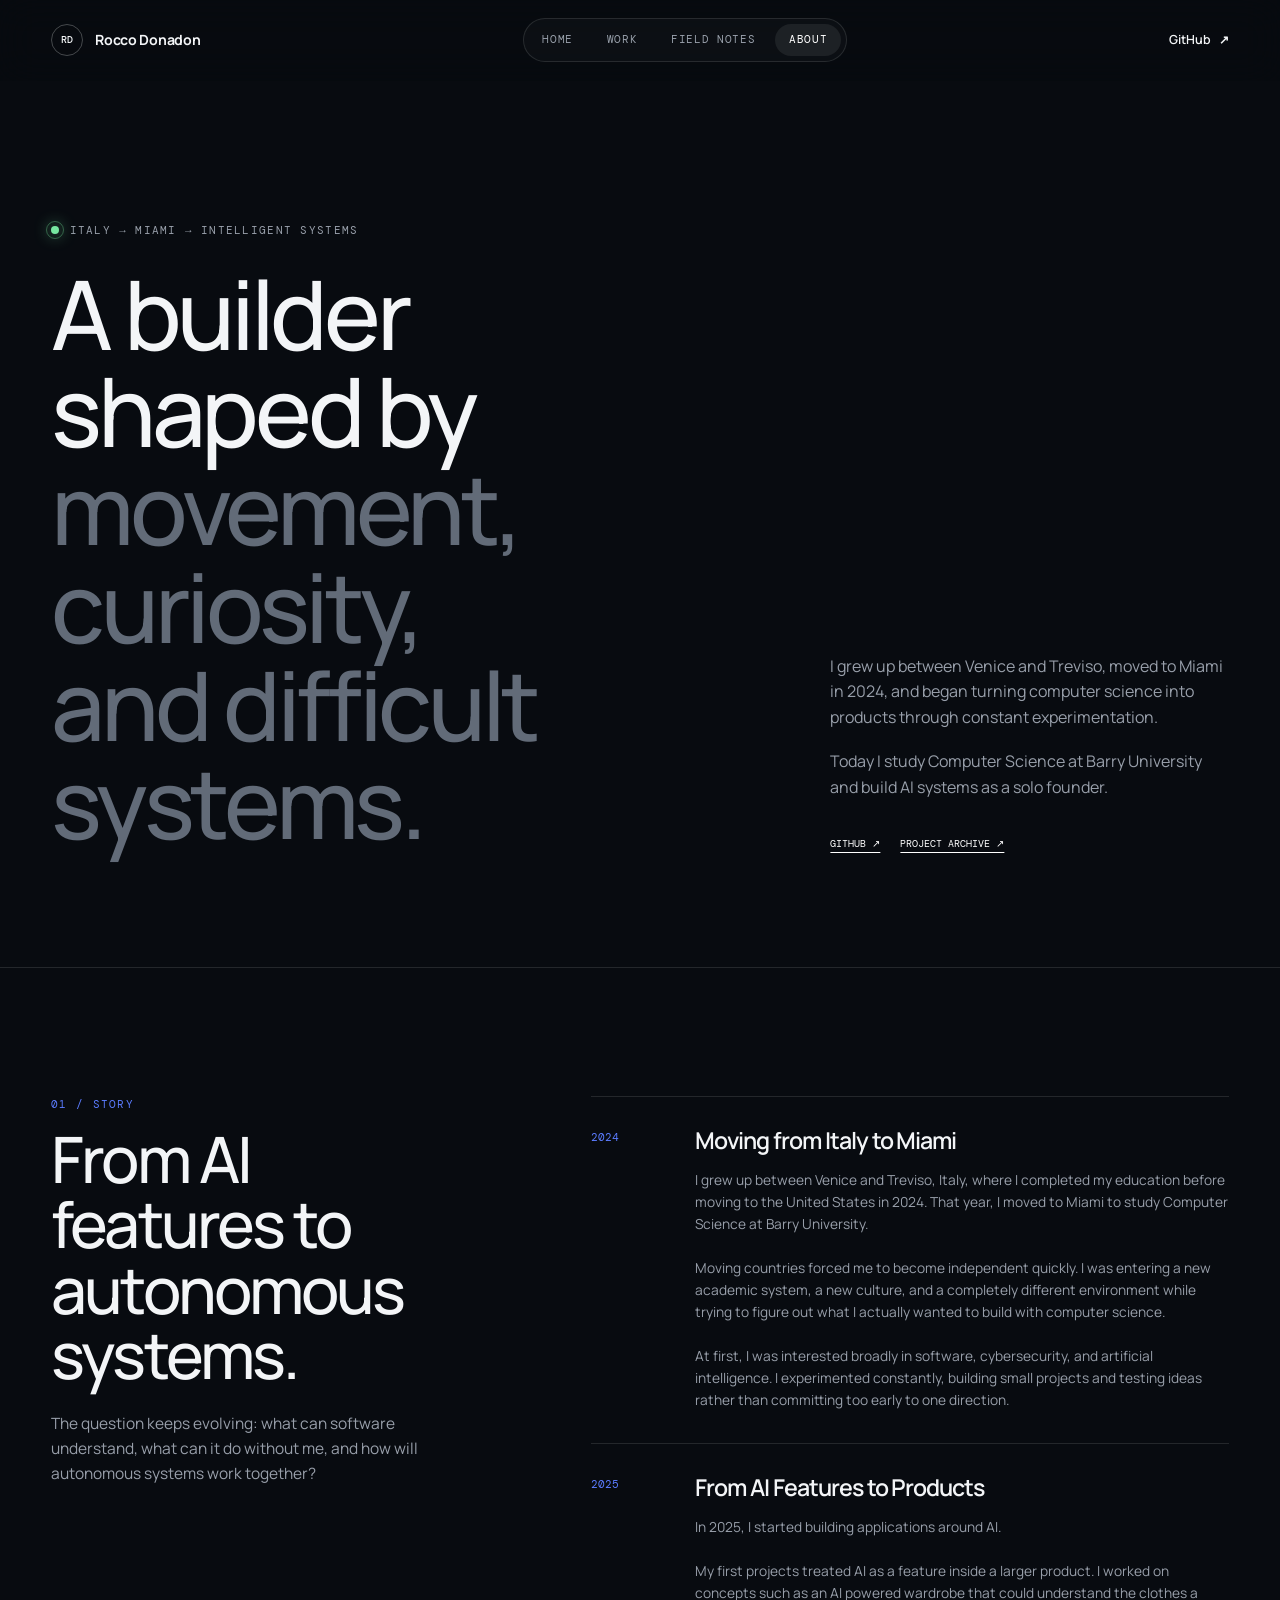
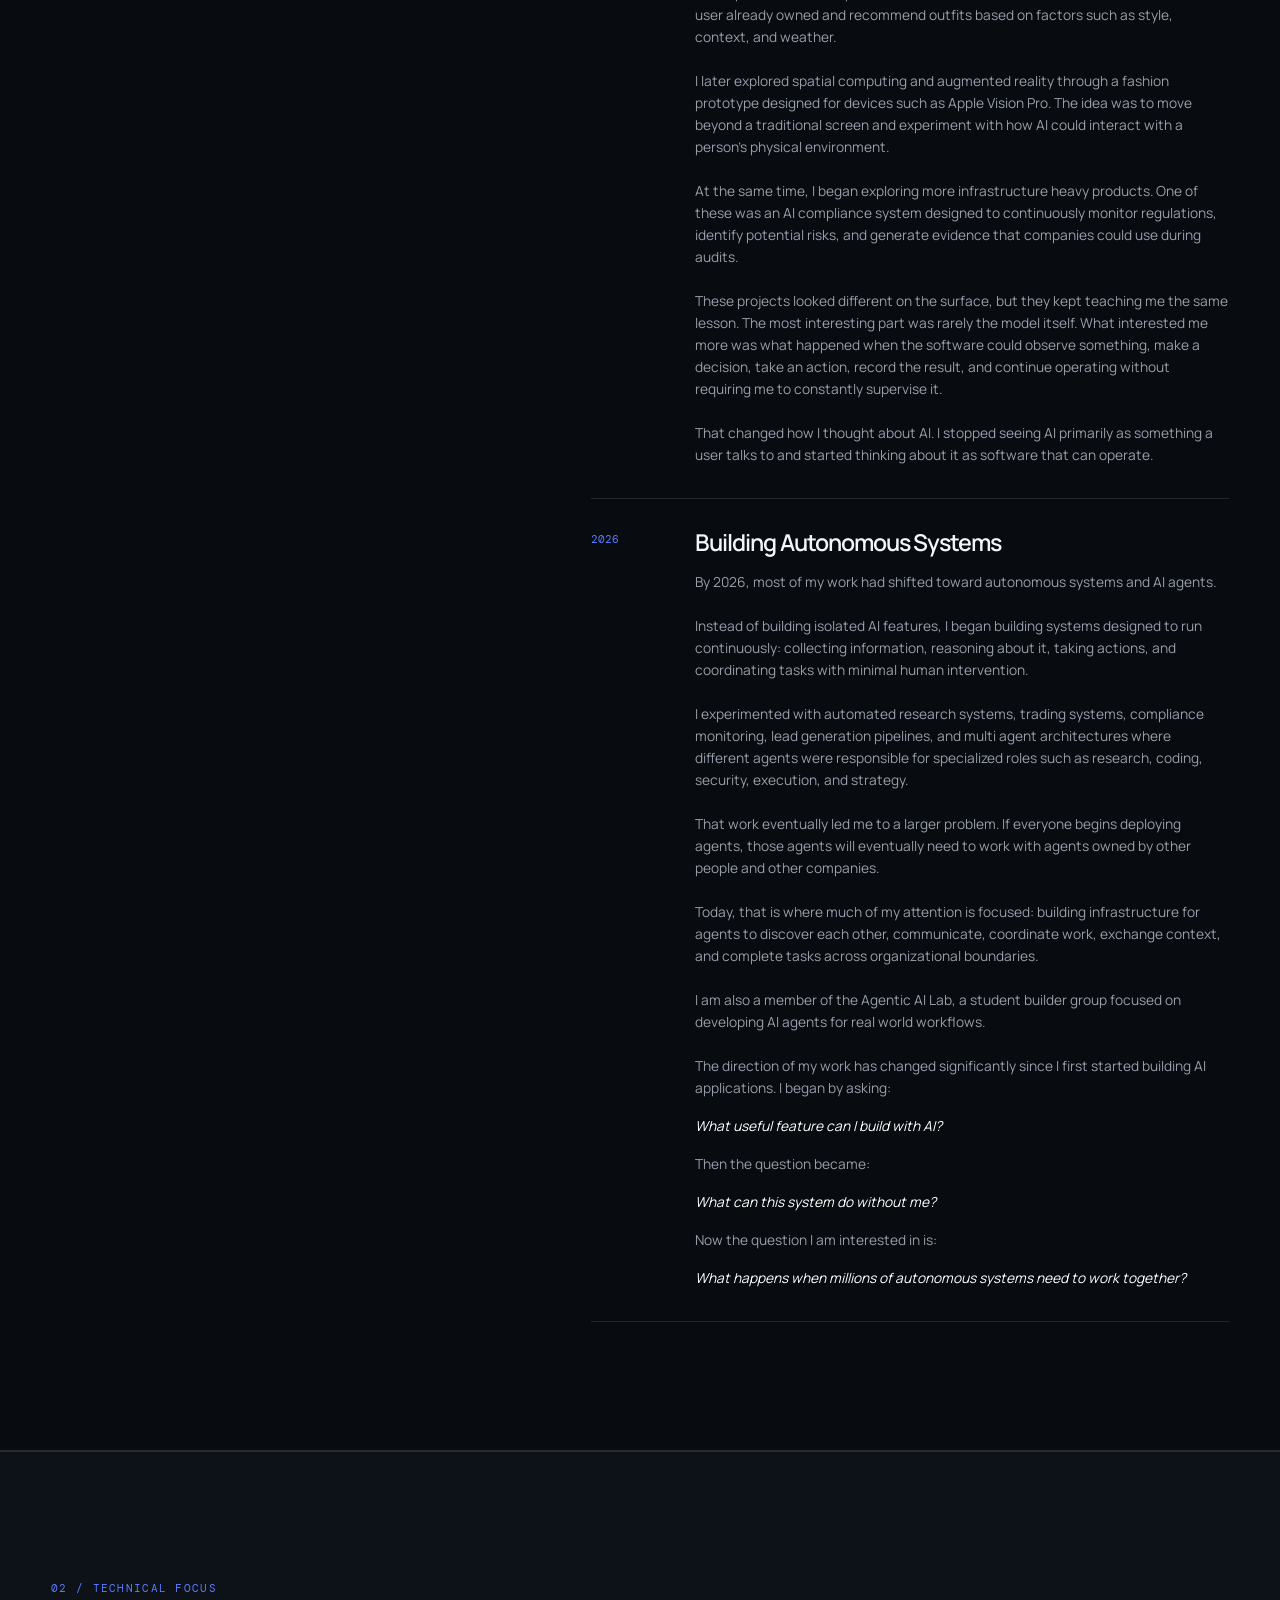
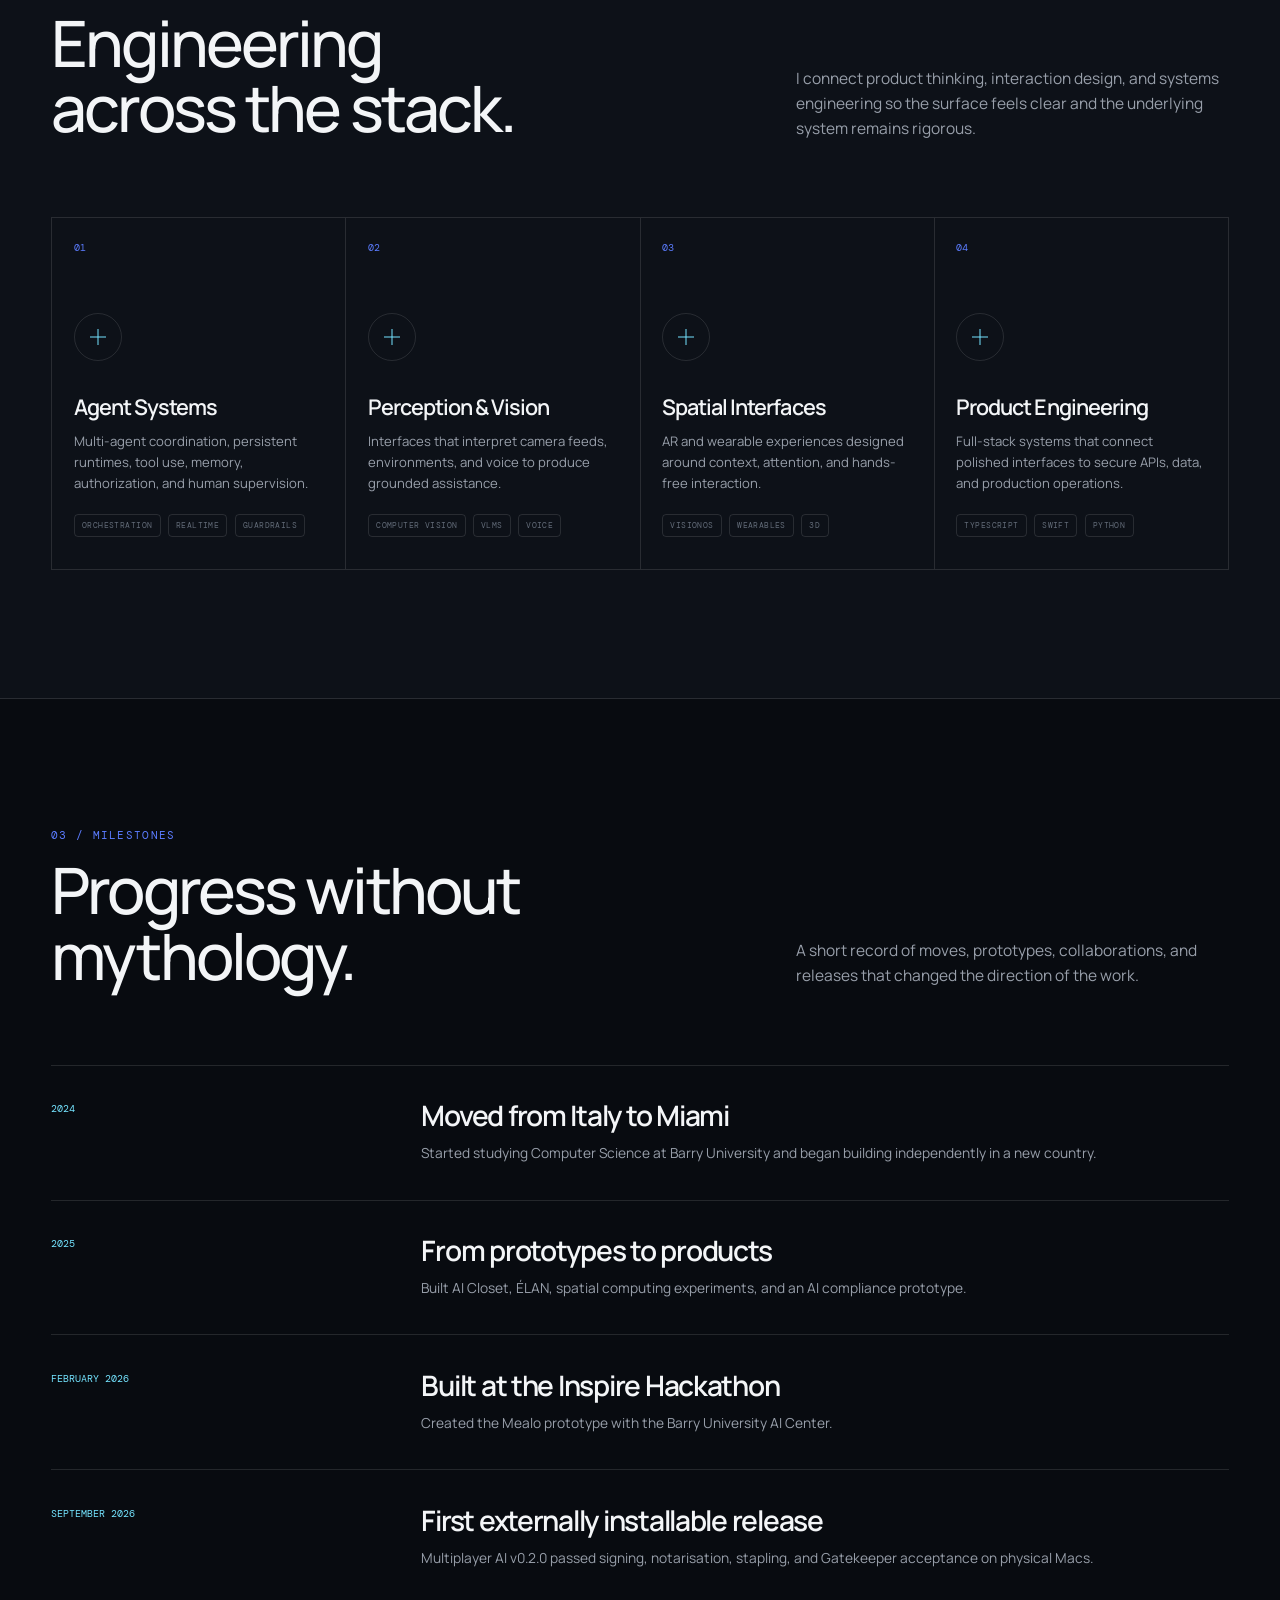
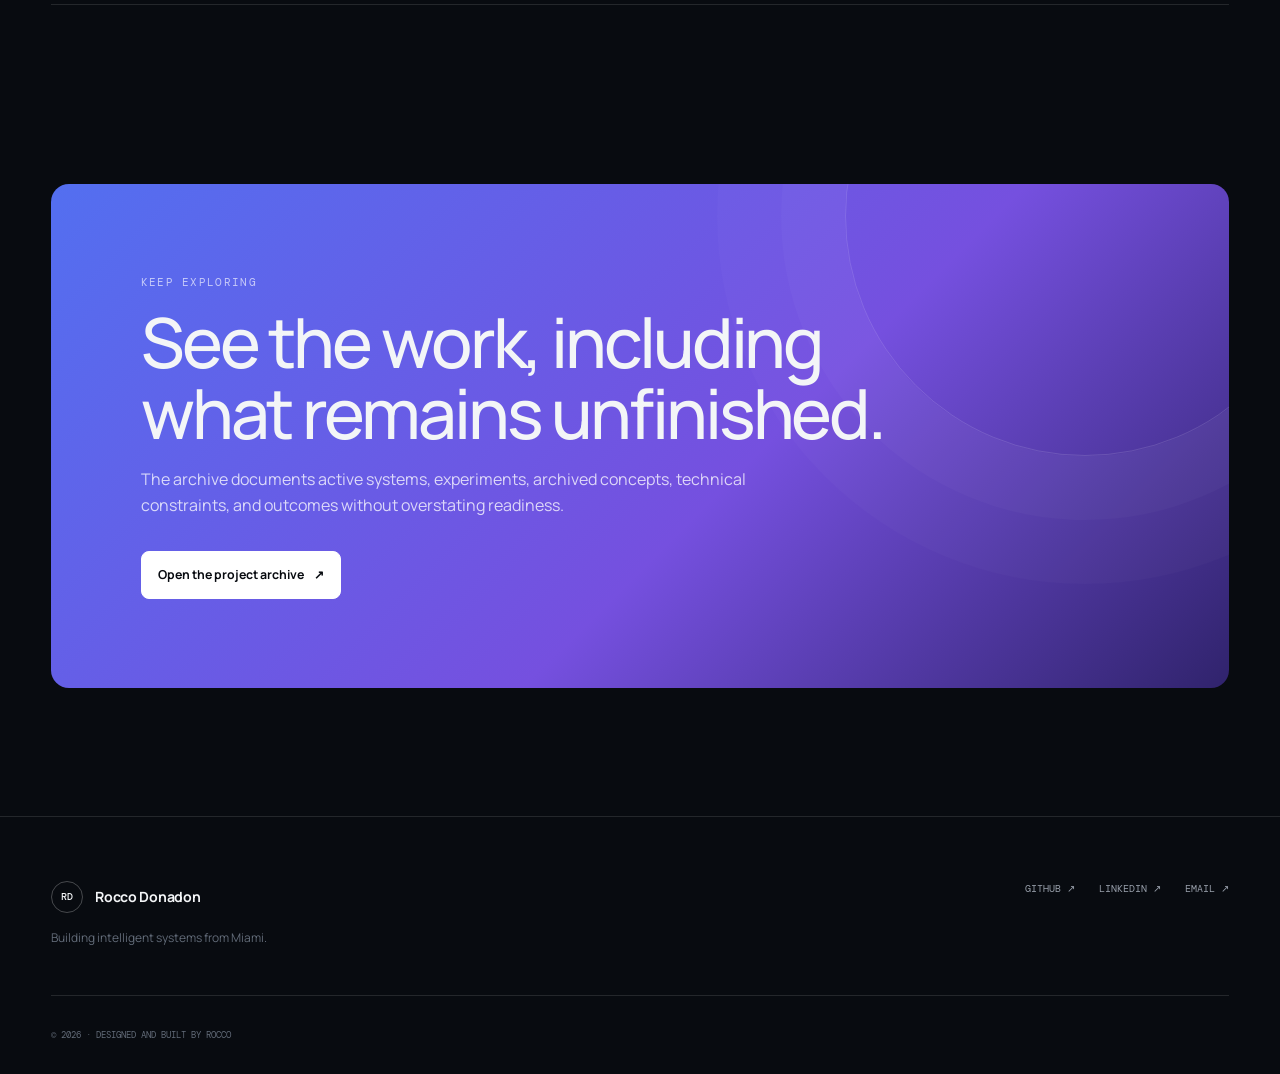
==== about.html @ 1fb05bef "Turn portfolio into a career operating record" ====
<!doctype html>
<html lang="en">
<head>
  <meta charset="utf-8">
  <meta name="viewport" content="width=device-width, initial-scale=1">
  <title>About — Rocco Donadon</title>
  <meta name="description" content="The story, trajectory, and technical focus of Rocco Donadon, a computer science student and solo founder building AI systems.">
  <meta name="theme-color" content="#080b10">
  <meta name="color-scheme" content="dark">
  <link rel="stylesheet" href="styles.css">
  <script>document.documentElement.classList.add("js");</script>
  <script src="data.js" defer></script>
  <script src="ui.js" defer></script>
  <script src="about.js" defer></script>
</head>
<body>
<a class="skip-link" href="#main">Skip to content</a>
<div class="scroll-progress" aria-hidden="true"><span id="scroll-progress"></span></div>
<div class="ambient ambient--one" aria-hidden="true"></div>
<div class="ambient ambient--two" aria-hidden="true"></div>
<div class="cursor-glow" id="cursor-glow" aria-hidden="true"></div>

<header class="site-header">
  <div class="wrap header-inner">
    <a class="wordmark" href="index.html" aria-label="Rocco Donadon, home"><span class="wordmark__mark">RD</span><span>Rocco Donadon</span></a>
    <nav class="site-nav" aria-label="Primary navigation">
      <a href="index.html">Home</a>
      <a href="work.html">Work</a>
      <a href="updates.html">Field Notes</a>
      <a href="about.html" aria-current="page">About</a>
    </nav>
    <a class="header-cta" href="https://github.com/rocks06">GitHub <span>↗</span></a>
  </div>
</header>

<main id="main">
  <section class="about-hero">
    <div class="wrap about-hero__grid">
      <div class="reveal">
        <p class="eyebrow"><span class="eyebrow__signal"></span> Italy → Miami → Intelligent systems</p>
        <h1>A builder shaped by <span>movement, curiosity, and difficult systems.</span></h1>
      </div>
      <div class="about-hero__aside reveal">
        <p>I grew up between Venice and Treviso, moved to Miami in 2024, and began turning computer science into products through constant experimentation.</p>
        <p>Today I study Computer Science at Barry University and build AI systems as a solo founder.</p>
        <div class="about-hero__links"><a href="https://github.com/rocks06">GitHub ↗</a><a href="work.html">Project archive ↗</a></div>
      </div>
    </div>
  </section>

  <section class="section about-story">
    <div class="wrap story-layout">
      <div class="story-intro reveal">
        <p class="section-kicker">01 / Story</p>
        <h2>From AI features to autonomous systems.</h2>
        <p>The question keeps evolving: what can software understand, what can it do without me, and how will autonomous systems work together?</p>
      </div>
      <div class="story-list" id="about-story-list"></div>
    </div>
  </section>

  <section class="section section--capabilities">
    <div class="wrap">
      <div class="section-heading reveal">
        <div><p class="section-kicker">02 / Technical focus</p><h2>Engineering across the stack.</h2></div>
        <p>I connect product thinking, interaction design, and systems engineering so the surface feels clear and the underlying system remains rigorous.</p>
      </div>
      <div class="capability-grid" id="about-capability-grid"></div>
    </div>
  </section>

  <section class="section about-milestones">
    <div class="wrap">
      <div class="section-heading reveal">
        <div><p class="section-kicker">03 / Milestones</p><h2>Progress without mythology.</h2></div>
        <p>A short record of moves, prototypes, collaborations, and releases that changed the direction of the work.</p>
      </div>
      <div class="career-timeline" id="about-milestone-list"></div>
    </div>
  </section>

  <section class="contact-section">
    <div class="wrap"><div class="contact-card reveal">
      <p class="section-kicker">Keep exploring</p><h2>See the work, including what remains unfinished.</h2>
      <p>The archive documents active systems, experiments, archived concepts, technical constraints, and outcomes without overstating readiness.</p>
      <a class="button button--light" href="work.html">Open the project archive <span>↗</span></a>
    </div></div>
  </section>
</main>

<footer class="site-footer"><div class="wrap footer-inner"><div><a class="wordmark" href="index.html"><span class="wordmark__mark">RD</span><span>Rocco Donadon</span></a><p>Building intelligent systems from Miami.</p></div><div class="footer-links"><a href="https://github.com/rocks06">GitHub ↗</a><a href="https://www.linkedin.com/in/rocco-donadon-19bb221ba/">LinkedIn ↗</a><a href="mailto:roccodonadon@me.com">Email ↗</a></div><p class="footer-meta">© 2026 · Designed and built by Rocco</p></div></footer>
</body>
</html>
---- styles.css ----
@import url("https://fonts.googleapis.com/css2?family=DM+Mono:wght@300;400;500&family=Manrope:wght@400;500;600;700;800&display=swap");

:root {
  --bg: #080b10;
  --bg-raised: #0d1118;
  --surface: rgba(255,255,255,.045);
  --surface-strong: rgba(255,255,255,.075);
  --text: #f3f5f7;
  --muted: #989faa;
  --dim: #626b78;
  --line: rgba(255,255,255,.115);
  --blue: #5b7cff;
  --cyan: #74e4ff;
  --violet: #9c7bff;
  --green: #77e7a0;
  --wrap: 88rem;
  --gutter: clamp(1.25rem, 4vw, 3.5rem);
  --display: "Manrope", sans-serif;
  --mono: "DM Mono", monospace;
}

*,*::before,*::after{box-sizing:border-box}
html{background:var(--bg);scroll-behavior:smooth;-webkit-text-size-adjust:100%}
body{margin:0;background:var(--bg);color:var(--text);font-family:var(--display);font-size:1rem;line-height:1.6;-webkit-font-smoothing:antialiased;overflow-x:hidden}
body::before{content:"";position:fixed;inset:0;pointer-events:none;z-index:-1;background-image:linear-gradient(rgba(255,255,255,.022) 1px,transparent 1px),linear-gradient(90deg,rgba(255,255,255,.022) 1px,transparent 1px);background-size:72px 72px;mask-image:linear-gradient(to bottom,black,transparent 86%)}
h1,h2,h3,p{margin:0} h1,h2,h3{letter-spacing:-.045em;line-height:1.02;text-wrap:balance} a{color:inherit} ul{list-style:none;margin:0;padding:0}
.wrap{width:100%;max-width:var(--wrap);margin-inline:auto;padding-inline:var(--gutter)}
::selection{color:white;background:#435fe0}
:focus-visible{outline:2px solid var(--cyan);outline-offset:4px}
.skip-link{position:fixed;left:1rem;top:-5rem;z-index:100;padding:.75rem 1rem;background:white;color:black;text-decoration:none;border-radius:8px}.skip-link:focus{top:1rem}

.scroll-progress{position:fixed;z-index:80;left:0;right:0;top:0;height:2px;background:transparent}.scroll-progress span{display:block;width:0;height:100%;background:linear-gradient(90deg,var(--blue),var(--cyan));box-shadow:0 0 12px var(--blue)}
.ambient{position:fixed;width:42rem;height:42rem;border-radius:50%;filter:blur(120px);opacity:.1;pointer-events:none;z-index:-2}.ambient--one{right:-20rem;top:-14rem;background:var(--blue)}.ambient--two{left:-25rem;top:45%;background:var(--violet)}
.cursor-glow{position:fixed;width:24rem;height:24rem;border-radius:50%;background:radial-gradient(circle,rgba(91,124,255,.085),transparent 68%);transform:translate(-50%,-50%);pointer-events:none;z-index:-1;opacity:0;transition:opacity .3s}

.site-header{position:sticky;top:0;z-index:50;border-bottom:1px solid transparent;background:rgba(8,11,16,.74);backdrop-filter:blur(18px);transition:border-color .25s}.site-header.is-scrolled{border-color:var(--line)}
.header-inner{height:5rem;display:flex;align-items:center;justify-content:space-between;gap:2rem}
.wordmark{display:inline-flex;align-items:center;gap:.75rem;font-size:.88rem;font-weight:700;text-decoration:none;letter-spacing:-.02em;white-space:nowrap}.wordmark__mark{display:grid;place-items:center;width:2rem;height:2rem;border:1px solid rgba(255,255,255,.25);border-radius:50%;font-family:var(--mono);font-size:.62rem;font-weight:500;transition:.3s}.wordmark:hover .wordmark__mark{background:white;color:var(--bg);transform:rotate(-8deg)}
.site-nav{display:flex;align-items:center;gap:.35rem;padding:.28rem;border:1px solid var(--line);border-radius:100px;background:rgba(255,255,255,.025)}.site-nav a{position:relative;padding:.48rem .88rem;border-radius:100px;color:var(--muted);font-family:var(--mono);font-size:.68rem;text-decoration:none;text-transform:uppercase;letter-spacing:.06em;transition:.2s}.site-nav a:hover,.site-nav a[aria-current]{color:white;background:var(--surface-strong)}
.header-cta{font-size:.78rem;font-weight:600;text-decoration:none}.header-cta span,.text-link span{display:inline-block;margin-left:.3rem;transition:transform .2s}.header-cta:hover span,.text-link:hover span{transform:translate(3px,-3px)}

.hero{position:relative;padding:clamp(5rem,10vw,9.5rem) 0 0}.hero__grid{display:grid;grid-template-columns:minmax(0,1.16fr) minmax(25rem,.84fr);gap:clamp(3rem,7vw,8rem);align-items:center}.hero__copy{max-width:49rem}.eyebrow,.section-kicker{font-family:var(--mono);font-size:.67rem;text-transform:uppercase;letter-spacing:.12em;color:var(--muted)}.eyebrow{display:flex;align-items:center;gap:.65rem;margin-bottom:1.6rem}.eyebrow__signal{position:relative;width:.5rem;height:.5rem;border-radius:50%;background:var(--green);box-shadow:0 0 16px var(--green)}.eyebrow__signal::after{content:"";position:absolute;inset:-5px;border:1px solid var(--green);border-radius:50%;opacity:.35;animation:pulse-ring 2.4s ease-out infinite}
.hero__title{max-width:55rem;font-size:clamp(3.35rem,6.8vw,7.3rem);font-weight:600;line-height:.94}.hero__title span,.page-hero h1 span{color:var(--dim)}
.hero__intro{max-width:43rem;display:grid;gap:.55rem;margin-top:2rem;color:var(--muted);font-size:clamp(1rem,1.4vw,1.16rem);line-height:1.62}.hero__actions{display:flex;align-items:center;gap:.85rem;margin-top:2.2rem;flex-wrap:wrap}
.button{display:inline-flex;align-items:center;justify-content:center;gap:.65rem;min-height:3rem;padding:.72rem 1rem;border:1px solid var(--line);border-radius:8px;font-size:.77rem;font-weight:700;text-decoration:none;transition:transform .2s,background .2s,border-color .2s}.button:hover{transform:translateY(-2px)}.button--primary{background:var(--text);color:var(--bg);border-color:var(--text)}.button--primary:hover{background:var(--cyan);border-color:var(--cyan)}.button--quiet:hover{background:var(--surface-strong);border-color:rgba(255,255,255,.25)}.button--light{margin-top:2rem;color:var(--bg);background:white;border-color:white}.button--light:hover{background:#dfe4ff}

.system-card{position:relative;min-height:37rem;border:1px solid var(--line);border-radius:18px;background:linear-gradient(145deg,rgba(255,255,255,.06),rgba(255,255,255,.015));box-shadow:0 30px 100px rgba(0,0,0,.35);overflow:hidden;transform-style:preserve-3d;transition:transform .15s ease-out}.system-card::before{content:"";position:absolute;inset:0;background:linear-gradient(115deg,transparent 30%,rgba(255,255,255,.055),transparent 70%);transform:translateX(-100%);animation:sheen 8s ease-in-out infinite}.system-card__top{display:flex;justify-content:space-between;position:relative;z-index:2;padding:1rem 1.2rem;border-bottom:1px solid var(--line);font-family:var(--mono);font-size:.6rem;text-transform:uppercase;letter-spacing:.1em;color:var(--muted)}.system-card__live{display:flex;align-items:center;gap:.4rem;color:var(--green)}.system-card__live i{width:5px;height:5px;border-radius:50%;background:currentColor;box-shadow:0 0 10px currentColor}
.system-map{position:relative;height:25rem;overflow:hidden;background:radial-gradient(circle at center,rgba(91,124,255,.11),transparent 42%)}.system-map::before{content:"";position:absolute;inset:0;background-image:radial-gradient(rgba(255,255,255,.25) .7px,transparent .7px);background-size:18px 18px;opacity:.16}.system-map__orbit{position:absolute;left:50%;top:50%;border:1px solid rgba(255,255,255,.08);border-radius:50%;transform:translate(-50%,-50%)}.system-map__orbit--one{width:13rem;height:13rem}.system-map__orbit--two{width:22rem;height:22rem;border-style:dashed;animation:spin 35s linear infinite}
.system-lines{position:absolute;inset:0;width:100%;height:100%}.system-lines path{fill:none;stroke:rgba(116,228,255,.23);stroke-width:1;stroke-dasharray:4 8;animation:dash 24s linear infinite}
.system-node{position:absolute;z-index:2;display:flex;align-items:center;gap:.5rem;padding:.45rem .65rem;border:1px solid var(--line);border-radius:7px;background:rgba(13,17,24,.88);box-shadow:0 8px 30px rgba(0,0,0,.25);font-family:var(--mono);font-size:.58rem;text-transform:uppercase;letter-spacing:.05em;color:#c5cbd4}.system-node i{width:5px;height:5px;border-radius:50%;background:var(--cyan);box-shadow:0 0 8px var(--cyan)}.system-node--core{left:50%;top:50%;width:5.5rem;height:5.5rem;flex-direction:column;justify-content:center;transform:translate(-50%,-50%);border-radius:50%;background:linear-gradient(145deg,#2941a1,#101b4a);border-color:rgba(116,228,255,.35);box-shadow:0 0 55px rgba(91,124,255,.32)}.system-node--core span{font-size:1.1rem;color:white}.system-node--core small{font-size:.47rem;color:#aebcff}.system-node--vision{left:13%;top:12%}.system-node--agents{right:8%;top:18%}.system-node--spatial{left:9%;bottom:14%}.system-node--action{right:9%;bottom:12%}
.system-card__console{display:grid;gap:.4rem;padding:1rem 1.2rem;border-top:1px solid var(--line);font-family:var(--mono);font-size:.57rem;color:var(--dim)}.system-card__console b{display:inline-block;width:1.8rem;color:var(--blue);font-weight:400}
.proof-strip{display:grid;grid-template-columns:repeat(4,1fr);margin-top:clamp(5rem,9vw,9rem);border-top:1px solid var(--line);border-bottom:1px solid var(--line)}.proof-strip div{display:flex;align-items:center;gap:1rem;padding:1.35rem 1rem;border-right:1px solid var(--line)}.proof-strip div:last-child{border-right:0}.proof-strip strong{font-family:var(--mono);font-size:1.2rem;font-weight:400;color:var(--cyan)}.proof-strip span{color:var(--muted);font-size:.68rem;line-height:1.45;text-transform:uppercase;letter-spacing:.05em}

.section{padding:clamp(6rem,10vw,10rem) 0}.section-heading{display:grid;grid-template-columns:1.1fr .7fr;gap:4rem;align-items:end;margin-bottom:clamp(3rem,6vw,5.5rem)}.section-heading h2,.story-intro h2{margin-top:.8rem;font-size:clamp(2.6rem,5vw,5.5rem);font-weight:500}.section-heading>p,.story-intro>p:last-child{max-width:34rem;color:var(--muted);font-size:.97rem}.section-kicker{color:var(--blue)}
.featured-grid{display:grid;grid-template-columns:repeat(12,1fr);gap:1rem}.project-card{position:relative;display:flex;min-height:26rem;flex-direction:column;padding:1.45rem;border:1px solid var(--line);border-radius:14px;background:rgba(255,255,255,.025);text-decoration:none;overflow:hidden;transition:transform .3s,border-color .3s,background .3s}.project-card:nth-child(1),.project-card:nth-child(4){grid-column:span 7}.project-card:nth-child(2),.project-card:nth-child(3){grid-column:span 5}.project-card:hover{transform:translateY(-6px);border-color:rgba(116,228,255,.36);background:rgba(255,255,255,.05)}.project-card::after{content:"";position:absolute;width:18rem;height:18rem;right:-8rem;bottom:-11rem;border-radius:50%;background:var(--card-accent,var(--blue));filter:blur(80px);opacity:.13;transition:.3s}.project-card:hover::after{opacity:.25;transform:scale(1.15)}.project-card__top{display:flex;justify-content:space-between;align-items:center;font-family:var(--mono);font-size:.6rem;text-transform:uppercase;letter-spacing:.09em;color:var(--muted)}.status{display:flex;align-items:center;gap:.42rem}.status::before{content:"";width:5px;height:5px;border-radius:50%;background:var(--dim)}.status--live::before{background:var(--green);box-shadow:0 0 9px var(--green)}.status--in-progress::before{background:var(--blue);box-shadow:0 0 9px var(--blue)}.project-card__visual{position:relative;flex:1;display:grid;place-items:center;min-height:10rem}.project-card__glyph{display:grid;place-items:center;width:6.8rem;height:6.8rem;border:1px solid rgba(255,255,255,.14);border-radius:26%;font-family:var(--mono);font-size:1.25rem;color:white;background:linear-gradient(145deg,rgba(91,124,255,.28),rgba(255,255,255,.02));box-shadow:0 0 0 1.2rem rgba(255,255,255,.018),0 0 0 2.4rem rgba(255,255,255,.012);transition:transform .5s}.project-card:hover .project-card__glyph{transform:rotate(-5deg) scale(1.05)}.project-card__body{position:relative;z-index:2}.project-card__body h3{font-size:clamp(1.65rem,3vw,2.65rem);font-weight:500}.project-card__body p{max-width:38rem;margin-top:.8rem;color:var(--muted);font-size:.86rem}.project-card__footer{display:flex;justify-content:space-between;align-items:end;margin-top:1.2rem;font-family:var(--mono);font-size:.58rem;color:var(--dim);text-transform:uppercase}.project-card__arrow{display:grid;place-items:center;width:2.3rem;height:2.3rem;border:1px solid var(--line);border-radius:50%;color:white;font-size:.9rem;transition:.25s}.project-card:hover .project-card__arrow{background:white;color:var(--bg);transform:rotate(45deg)}.section-action{display:flex;justify-content:flex-end;margin-top:2rem}.text-link{font-size:.8rem;font-weight:700;text-decoration:none;border-bottom:1px solid var(--line);padding-bottom:.4rem}

.section--capabilities{background:var(--bg-raised);border-block:1px solid var(--line)}.capability-grid{display:grid;grid-template-columns:repeat(4,1fr);border-top:1px solid var(--line);border-left:1px solid var(--line)}.capability{min-height:22rem;padding:1.35rem;border-right:1px solid var(--line);border-bottom:1px solid var(--line);transition:background .3s}.capability:hover{background:rgba(255,255,255,.035)}.capability__number{display:block;font-family:var(--mono);font-size:.65rem;color:var(--blue)}.capability__icon{position:relative;width:3rem;height:3rem;margin:3.5rem 0 2.2rem;border:1px solid var(--line);border-radius:50%}.capability__icon::before,.capability__icon::after{content:"";position:absolute;left:50%;top:50%;background:var(--cyan);transform:translate(-50%,-50%)}.capability__icon::before{width:1rem;height:1px}.capability__icon::after{width:1px;height:1rem}.capability h3{font-size:1.35rem;font-weight:600}.capability p{margin-top:.8rem;color:var(--muted);font-size:.82rem}.tag-list{display:flex;gap:.45rem;flex-wrap:wrap;margin-top:1.25rem}.tag{padding:.25rem .45rem;border:1px solid var(--line);border-radius:4px;font-family:var(--mono);font-size:.52rem;color:var(--dim);text-transform:uppercase;letter-spacing:.05em}
.section--now{padding-top:clamp(7rem,11vw,11rem)}.now-grid{display:grid;grid-template-columns:repeat(3,1fr);border-top:1px solid var(--line);border-left:1px solid var(--line)}.now-card{position:relative;min-height:22rem;padding:1.5rem;border-right:1px solid var(--line);border-bottom:1px solid var(--line);text-decoration:none;overflow:hidden;transition:background .25s}.now-card:hover{background:rgba(255,255,255,.04)}.now-card__number,.now-card__label{font-family:var(--mono);font-size:.6rem;text-transform:uppercase;letter-spacing:.08em}.now-card__number{color:var(--blue)}.now-card__label{margin-top:4rem;color:var(--dim)}.now-card h3{max-width:24rem;margin-top:.9rem;font-size:clamp(1.45rem,2.5vw,2.25rem);font-weight:600}.now-card__detail{max-width:27rem;margin-top:1rem;color:var(--muted);font-size:.84rem}.now-card__arrow{position:absolute;right:1.5rem;bottom:1.5rem;display:grid;place-items:center;width:2.4rem;height:2.4rem;border:1px solid var(--line);border-radius:50%;transition:.25s}.now-card:hover .now-card__arrow{background:white;color:var(--bg);transform:rotate(45deg)}
.proof-grid{display:grid;gap:1rem}.proof-card{display:grid;grid-template-columns:minmax(15rem,.7fr) minmax(0,1.3fr);min-height:26rem;border:1px solid var(--line);border-radius:14px;background:rgba(255,255,255,.025);text-decoration:none;overflow:hidden;transition:transform .3s,border-color .3s}.proof-card:hover{transform:translateY(-4px);border-color:rgba(116,228,255,.35)}.proof-card__visual{position:relative;display:flex;flex-direction:column;justify-content:space-between;padding:1.5rem;background:radial-gradient(circle at 45% 50%,color-mix(in srgb,var(--card-accent) 24%,transparent),transparent 48%),linear-gradient(145deg,rgba(255,255,255,.055),rgba(255,255,255,.01));border-right:1px solid var(--line)}.proof-card__visual::before{content:"";position:absolute;inset:0;background-image:radial-gradient(rgba(255,255,255,.2) .7px,transparent .7px);background-size:18px 18px;opacity:.12}.proof-card__status,.proof-card__visual small{position:relative;z-index:1;font-family:var(--mono);font-size:.58rem;text-transform:uppercase;letter-spacing:.08em;color:var(--muted)}.proof-card__status::before{content:"";display:inline-block;width:5px;height:5px;margin-right:.5rem;border-radius:50%;background:var(--green);box-shadow:0 0 9px var(--green)}.proof-card__visual strong{position:relative;z-index:1;align-self:center;font-family:var(--mono);font-size:clamp(3.5rem,8vw,8rem);font-weight:300;letter-spacing:-.08em}.proof-card__content{display:flex;flex-direction:column;justify-content:center;padding:clamp(2rem,5vw,5rem)}.proof-card__eyebrow{font-family:var(--mono);font-size:.62rem;text-transform:uppercase;letter-spacing:.08em;color:var(--cyan)}.proof-card__content h3{max-width:50rem;margin-top:1.1rem;font-size:clamp(1.6rem,3vw,3.25rem);font-weight:500;line-height:1.15}.proof-card__content>p:not(.proof-card__eyebrow){max-width:45rem;margin-top:1.4rem;color:var(--muted);font-size:.88rem}.proof-card__content .text-link{align-self:flex-start;margin-top:2rem}
.career-timeline{border-top:1px solid var(--line)}.career-milestone{display:grid;grid-template-columns:minmax(9rem,.55fr) minmax(0,1.45fr);gap:4rem;padding:2.2rem 0;border-bottom:1px solid var(--line)}.career-milestone time{font-family:var(--mono);font-size:.65rem;color:var(--cyan);text-transform:uppercase}.career-milestone h3{font-size:clamp(1.3rem,2.2vw,2rem);font-weight:600}.career-milestone p{max-width:48rem;margin-top:.8rem;color:var(--muted);font-size:.86rem}
.latest-notes{display:grid;grid-template-columns:repeat(3,1fr);border-top:1px solid var(--line);border-left:1px solid var(--line)}.latest-note{min-height:22rem;padding:1.5rem;border-right:1px solid var(--line);border-bottom:1px solid var(--line)}.latest-note time{font-family:var(--mono);font-size:.6rem;color:var(--blue);text-transform:uppercase}.latest-note h3{margin-top:4rem;font-size:clamp(1.35rem,2.2vw,2rem);font-weight:600}.latest-note p{margin-top:1rem;color:var(--muted);font-size:.84rem}
.story-layout{display:grid;grid-template-columns:.8fr 1.2fr;gap:clamp(4rem,9vw,10rem);align-items:start}.story-intro{position:sticky;top:9rem}.story-intro>p:last-child{margin-top:1.5rem}.story-list{border-top:1px solid var(--line)}.story-item{display:grid;grid-template-columns:5rem 1fr;gap:1.5rem;padding:2rem 0;border-bottom:1px solid var(--line)}.story-item__date{font-family:var(--mono);font-size:.68rem;color:var(--blue)}.story-item h3{font-size:1.45rem;font-weight:600}.story-item__body{display:grid;gap:1rem;margin-top:1rem;color:var(--muted);font-size:.86rem}.story-item__body em{color:white}
.about-hero{padding:clamp(6rem,11vw,11rem) 0 clamp(5rem,9vw,9rem);border-bottom:1px solid var(--line)}.about-hero__grid{display:grid;grid-template-columns:1.25fr .75fr;gap:clamp(4rem,9vw,10rem);align-items:end}.about-hero h1{max-width:65rem;font-size:clamp(3.7rem,7.5vw,8rem);font-weight:500}.about-hero h1 span{color:var(--dim)}.about-hero__aside{display:grid;gap:1.2rem;color:var(--muted);font-size:1rem}.about-hero__links{display:flex;gap:1.25rem;flex-wrap:wrap;margin-top:1rem}.about-hero__links a{color:white;font-family:var(--mono);font-size:.63rem;text-transform:uppercase;text-underline-offset:5px}.about-story{border-bottom:1px solid var(--line)}

.contact-section{padding:clamp(2rem,4vw,4rem) 0 clamp(6rem,10vw,10rem)}.contact-card{position:relative;padding:clamp(2rem,7vw,6rem);border-radius:18px;background:linear-gradient(135deg,#536ff0,#7550df 58%,#30236c);overflow:hidden}.contact-card::before{content:"";position:absolute;width:30rem;height:30rem;right:-6rem;top:-13rem;border:1px solid rgba(255,255,255,.13);border-radius:50%;box-shadow:0 0 0 4rem rgba(255,255,255,.025),0 0 0 8rem rgba(255,255,255,.018)}.contact-card>*{position:relative;z-index:1}.contact-card .section-kicker{color:rgba(255,255,255,.65)}.contact-card h2{max-width:55rem;margin-top:1rem;font-size:clamp(2.4rem,5.4vw,5.7rem);font-weight:500}.contact-card>p:not(.section-kicker){max-width:40rem;margin-top:1.2rem;color:rgba(255,255,255,.76)}.contact-section--compact .contact-card{display:flex;align-items:center;justify-content:space-between;gap:2rem;padding:clamp(2rem,5vw,4rem)}.contact-section--compact .contact-card h2{font-size:clamp(2rem,4vw,4rem)}.contact-section--compact .button{margin-top:0;white-space:nowrap}
.site-footer{padding:4rem 0 2rem;border-top:1px solid var(--line)}.footer-inner{display:grid;grid-template-columns:1fr auto;gap:3rem;align-items:start}.footer-inner>div:first-child p{margin-top:.9rem;color:var(--dim);font-size:.75rem}.footer-links{display:flex;gap:1.5rem}.footer-links a{color:var(--muted);font-family:var(--mono);font-size:.62rem;text-decoration:none;text-transform:uppercase}.footer-links a:hover{color:white}.footer-meta{grid-column:1/-1;padding-top:2rem;border-top:1px solid var(--line);font-family:var(--mono);font-size:.55rem;color:var(--dim);text-transform:uppercase}

.page-hero{padding:clamp(6rem,11vw,11rem) 0 clamp(4rem,7vw,7rem);border-bottom:1px solid var(--line)}.page-hero h1{max-width:72rem;font-size:clamp(3.8rem,8.5vw,9.2rem);font-weight:500}.page-hero__lede{max-width:40rem;margin:2rem 0 0 auto;color:var(--muted);font-size:clamp(1rem,1.5vw,1.2rem)}.page-hero--notes h1{max-width:63rem}.archive-header{display:flex;justify-content:space-between;padding-bottom:1rem;border-bottom:1px solid var(--line);font-family:var(--mono);font-size:.62rem;text-transform:uppercase;color:var(--muted);letter-spacing:.07em}.project-archive{padding-top:3rem}.project-grid{display:grid;grid-template-columns:repeat(2,1fr);gap:1rem;margin-top:1rem}.project-grid .project-card{grid-column:auto!important;min-height:25rem}.notes-section{padding-top:3rem}.notes-list{border-top:0}.note{display:grid;grid-template-columns:10rem 1fr 2rem;gap:2.5rem;padding:2.5rem 0;border-bottom:1px solid var(--line);transition:padding .25s}.note:hover{padding-left:1rem}.note__date{font-family:var(--mono);font-size:.65rem;color:var(--blue)}.note h2{font-size:clamp(1.45rem,3vw,2.5rem);font-weight:500}.note p{max-width:48rem;margin-top:1rem;color:var(--muted);font-size:.88rem}.note__mark{font-family:var(--mono);color:var(--dim)}

.project-detail{padding:4rem 0 8rem}.back-link{display:inline-block;margin-bottom:4rem;color:var(--muted);font-family:var(--mono);font-size:.62rem;text-decoration:none;text-transform:uppercase}.back-link:hover{color:white}.project-hero{display:grid;grid-template-columns:1.2fr .8fr;gap:5rem;padding-bottom:5rem;border-bottom:1px solid var(--line)}.project-hero h1{font-size:clamp(4rem,8vw,8rem);font-weight:500}.project-hero__summary{margin-top:2rem;max-width:55rem;color:var(--muted);font-size:clamp(1rem,1.7vw,1.25rem)}.project-meta{display:grid;align-content:end;gap:1.4rem}.project-meta__row{display:flex;justify-content:space-between;gap:2rem;padding-bottom:.7rem;border-bottom:1px solid var(--line);font-family:var(--mono);font-size:.6rem;text-transform:uppercase}.project-meta__row span:first-child{color:var(--dim)}.project-body{display:grid;grid-template-columns:.7fr 1.3fr;gap:5rem;padding:5rem 0}.project-body__label{font-family:var(--mono);font-size:.63rem;color:var(--blue);text-transform:uppercase}.project-body__copy{color:#c2c7cf;font-size:clamp(1.08rem,1.6vw,1.3rem);line-height:1.75}.project-stack{display:flex;flex-wrap:wrap;gap:.5rem;margin-top:2rem}.project-stack span{padding:.4rem .6rem;border:1px solid var(--line);border-radius:5px;color:var(--muted);font-family:var(--mono);font-size:.56rem;text-transform:uppercase}.milestone{padding:clamp(2rem,5vw,4rem);border:1px solid rgba(116,228,255,.22);border-radius:14px;background:linear-gradient(135deg,rgba(91,124,255,.1),rgba(255,255,255,.02))}.milestone__meta{font-family:var(--mono);font-size:.6rem;color:var(--cyan);text-transform:uppercase}.milestone h2{max-width:50rem;margin-top:1rem;font-size:clamp(2rem,4vw,4rem);font-weight:500}.milestone p{max-width:52rem;margin-top:1.5rem;color:var(--muted)}.milestone a{display:inline-block;margin-top:1.5rem;font-size:.75rem;font-weight:700;text-underline-offset:5px}
.case-study{display:grid;grid-template-columns:repeat(2,1fr);margin-bottom:5rem;border-top:1px solid var(--line);border-left:1px solid var(--line)}.case-study__item{min-height:21rem;padding:clamp(1.5rem,4vw,3rem);border-right:1px solid var(--line);border-bottom:1px solid var(--line)}.case-study__label{font-family:var(--mono);font-size:.6rem;color:var(--blue);text-transform:uppercase;letter-spacing:.08em}.case-study__item h2{margin-top:3.5rem;font-size:clamp(1.5rem,3vw,2.8rem);font-weight:500}.case-study__item>p:last-child{max-width:37rem;margin-top:1.2rem;color:var(--muted);font-size:.88rem}
.project-status{position:relative;margin-bottom:5rem;padding:clamp(2rem,5vw,4rem);border:1px solid rgba(119,231,160,.28);border-radius:16px;background:linear-gradient(135deg,rgba(119,231,160,.09),rgba(91,124,255,.07) 55%,rgba(255,255,255,.02));overflow:hidden}.project-status::after{content:"";position:absolute;width:22rem;height:22rem;right:-9rem;top:-12rem;border-radius:50%;background:var(--green);filter:blur(100px);opacity:.1;pointer-events:none}.project-status>*{position:relative;z-index:1}.project-status__meta{font-family:var(--mono);font-size:.62rem;color:var(--green);text-transform:uppercase;letter-spacing:.08em}.project-status h2{max-width:56rem;margin-top:1rem;font-size:clamp(2.2rem,4.5vw,4.8rem);font-weight:500}.project-status__body,.project-status__focus{max-width:65rem;margin-top:1.5rem;color:#c8cdd5;font-size:clamp(.95rem,1.25vw,1.08rem)}.project-status__focus{padding-top:1.5rem;border-top:1px solid var(--line);color:var(--muted)}
.development-timeline{padding:1rem 0 5rem}.development-timeline__header{display:grid;grid-template-columns:.7fr 1.3fr;gap:5rem;align-items:end;margin-bottom:3rem}.development-timeline__header h2{max-width:48rem;font-size:clamp(2.2rem,4.5vw,4.8rem);font-weight:500}.development-timeline__list{border-top:1px solid var(--line)}.development-event{display:grid;grid-template-columns:minmax(9rem,.7fr) minmax(0,1.3fr);gap:5rem;padding:2.5rem 0;border-bottom:1px solid var(--line)}.development-event__date{font-family:var(--mono);font-size:.64rem;color:var(--cyan);text-transform:uppercase;letter-spacing:.05em}.development-event__content h3{font-size:clamp(1.35rem,2.4vw,2.1rem);font-weight:600}.development-event__content>p{max-width:55rem;margin-top:1rem;color:var(--muted);font-size:.9rem}.development-event__commits{display:flex;flex-wrap:wrap;gap:.45rem;margin-top:1.25rem}.development-event__commits a{padding:.3rem .5rem;border:1px solid var(--line);border-radius:5px;color:var(--cyan);font-family:var(--mono);font-size:.56rem;text-decoration:none}.development-event__commits a:hover{border-color:var(--cyan);background:rgba(116,228,255,.07)}

.js .reveal{opacity:0;transform:translateY(22px);transition:opacity .75s cubic-bezier(.2,.7,.2,1),transform .75s cubic-bezier(.2,.7,.2,1)}.js .reveal.is-visible{opacity:1;transform:none}.stagger>*{transition-delay:calc(var(--i,0) * 80ms)}
@keyframes pulse-ring{0%{transform:scale(.7);opacity:.5}70%,100%{transform:scale(1.7);opacity:0}}@keyframes spin{to{transform:translate(-50%,-50%) rotate(360deg)}}@keyframes dash{to{stroke-dashoffset:-240}}@keyframes sheen{0%,72%{transform:translateX(-100%)}88%,100%{transform:translateX(100%)}}

@media(max-width:70rem){.hero__grid{grid-template-columns:1fr}.hero__copy{max-width:64rem}.system-card{max-width:43rem}.proof-strip{grid-template-columns:repeat(2,1fr)}.proof-strip div:nth-child(2){border-right:0}.proof-strip div:nth-child(-n+2){border-bottom:1px solid var(--line)}.now-grid,.latest-notes{grid-template-columns:1fr}.now-card,.latest-note{min-height:auto}.now-card__label,.latest-note h3{margin-top:2.5rem}.proof-card{grid-template-columns:1fr}.proof-card__visual{min-height:20rem;border-right:0;border-bottom:1px solid var(--line)}.capability-grid{grid-template-columns:repeat(2,1fr)}.story-layout,.about-hero__grid{grid-template-columns:1fr}.story-intro{position:static;max-width:48rem}.about-hero__aside{max-width:42rem}.project-hero{grid-template-columns:1fr}.project-meta{max-width:35rem}.project-body,.development-timeline__header,.development-event{grid-template-columns:1fr;gap:2rem}.development-event{gap:1rem}}
@media(max-width:48rem){:root{--gutter:1.15rem}.header-inner{height:4.5rem}.wordmark>span:last-child,.header-cta{display:none}.site-nav{margin-left:auto}.site-nav a{padding:.42rem .52rem;font-size:.54rem}.hero{padding-top:4rem}.hero__title{font-size:clamp(3rem,14vw,4.8rem)}.system-card{min-height:32rem}.system-map{height:21rem}.system-map__orbit--two{width:18rem;height:18rem}.proof-strip{margin-top:5rem}.proof-strip div{padding:1rem .7rem;gap:.65rem}.proof-strip strong{font-size:1rem}.proof-strip span{font-size:.56rem}.section-heading{grid-template-columns:1fr;gap:1.4rem}.featured-grid,.project-grid{display:grid;grid-template-columns:1fr}.project-card,.project-card:nth-child(n){grid-column:1!important;min-height:24rem}.proof-card__visual{min-height:16rem}.proof-card__content{padding:1.5rem}.career-milestone{grid-template-columns:1fr;gap:.75rem}.capability-grid,.case-study{grid-template-columns:1fr}.capability{min-height:auto}.capability__icon{margin:2.5rem 0 1.7rem}.story-item{grid-template-columns:3.5rem 1fr;gap:.8rem}.contact-section--compact .contact-card{display:block}.contact-section--compact .button{margin-top:1.5rem}.footer-inner{grid-template-columns:1fr}.footer-links{flex-wrap:wrap}.footer-meta{grid-column:auto}.page-hero h1,.about-hero h1{font-size:clamp(3.4rem,15vw,5.2rem)}.page-hero__lede{margin-left:0}.note{grid-template-columns:1fr;gap:.7rem}.note__mark{display:none}.project-hero{gap:3rem}.project-hero h1{font-size:clamp(3.4rem,15vw,5.4rem)}.project-body{padding:3rem 0}.case-study__item{min-height:auto}.case-study__item h2{margin-top:2rem}}
@media(pointer:coarse){.cursor-glow{display:none}}
@media(prefers-reduced-motion:reduce){html{scroll-behavior:auto}.js .reveal{opacity:1;transform:none;transition:none}.system-map__orbit--two,.system-lines path,.eyebrow__signal::after,.system-card::before{animation:none}.system-card{transform:none!important}}
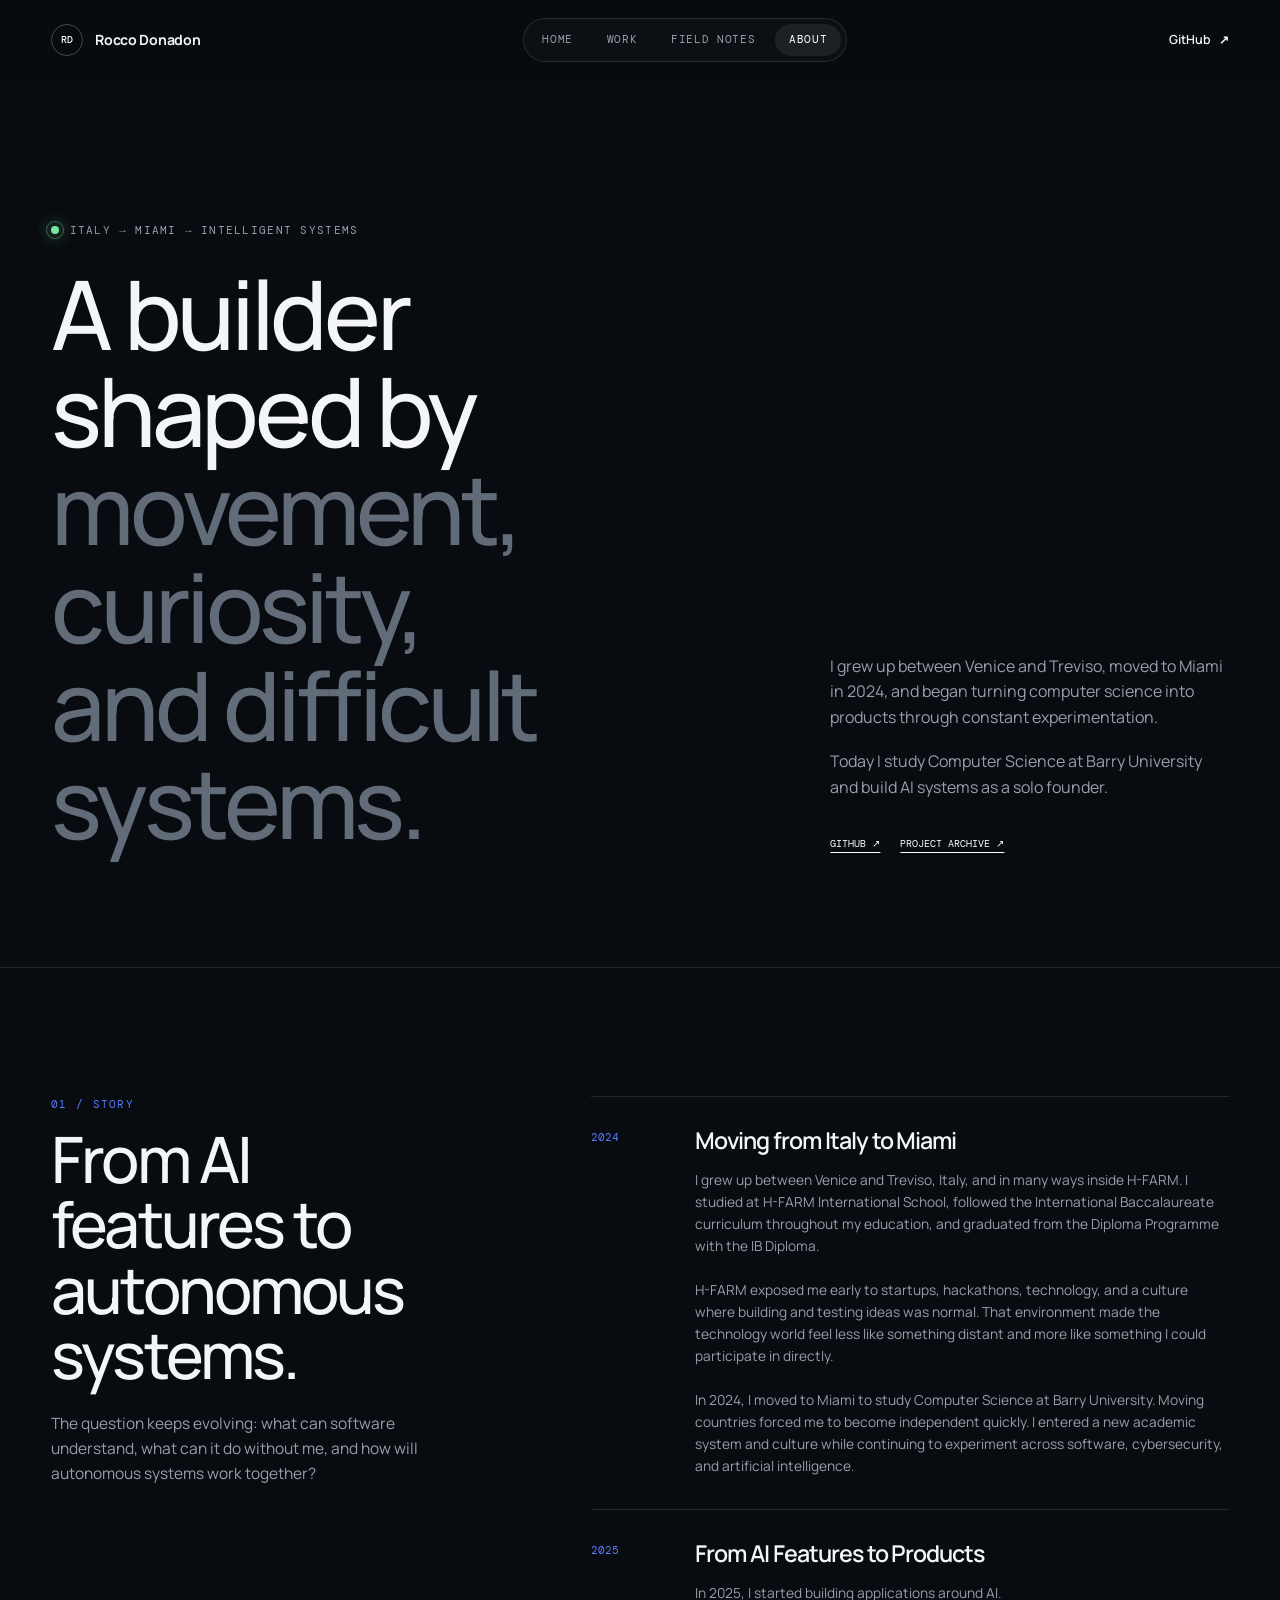
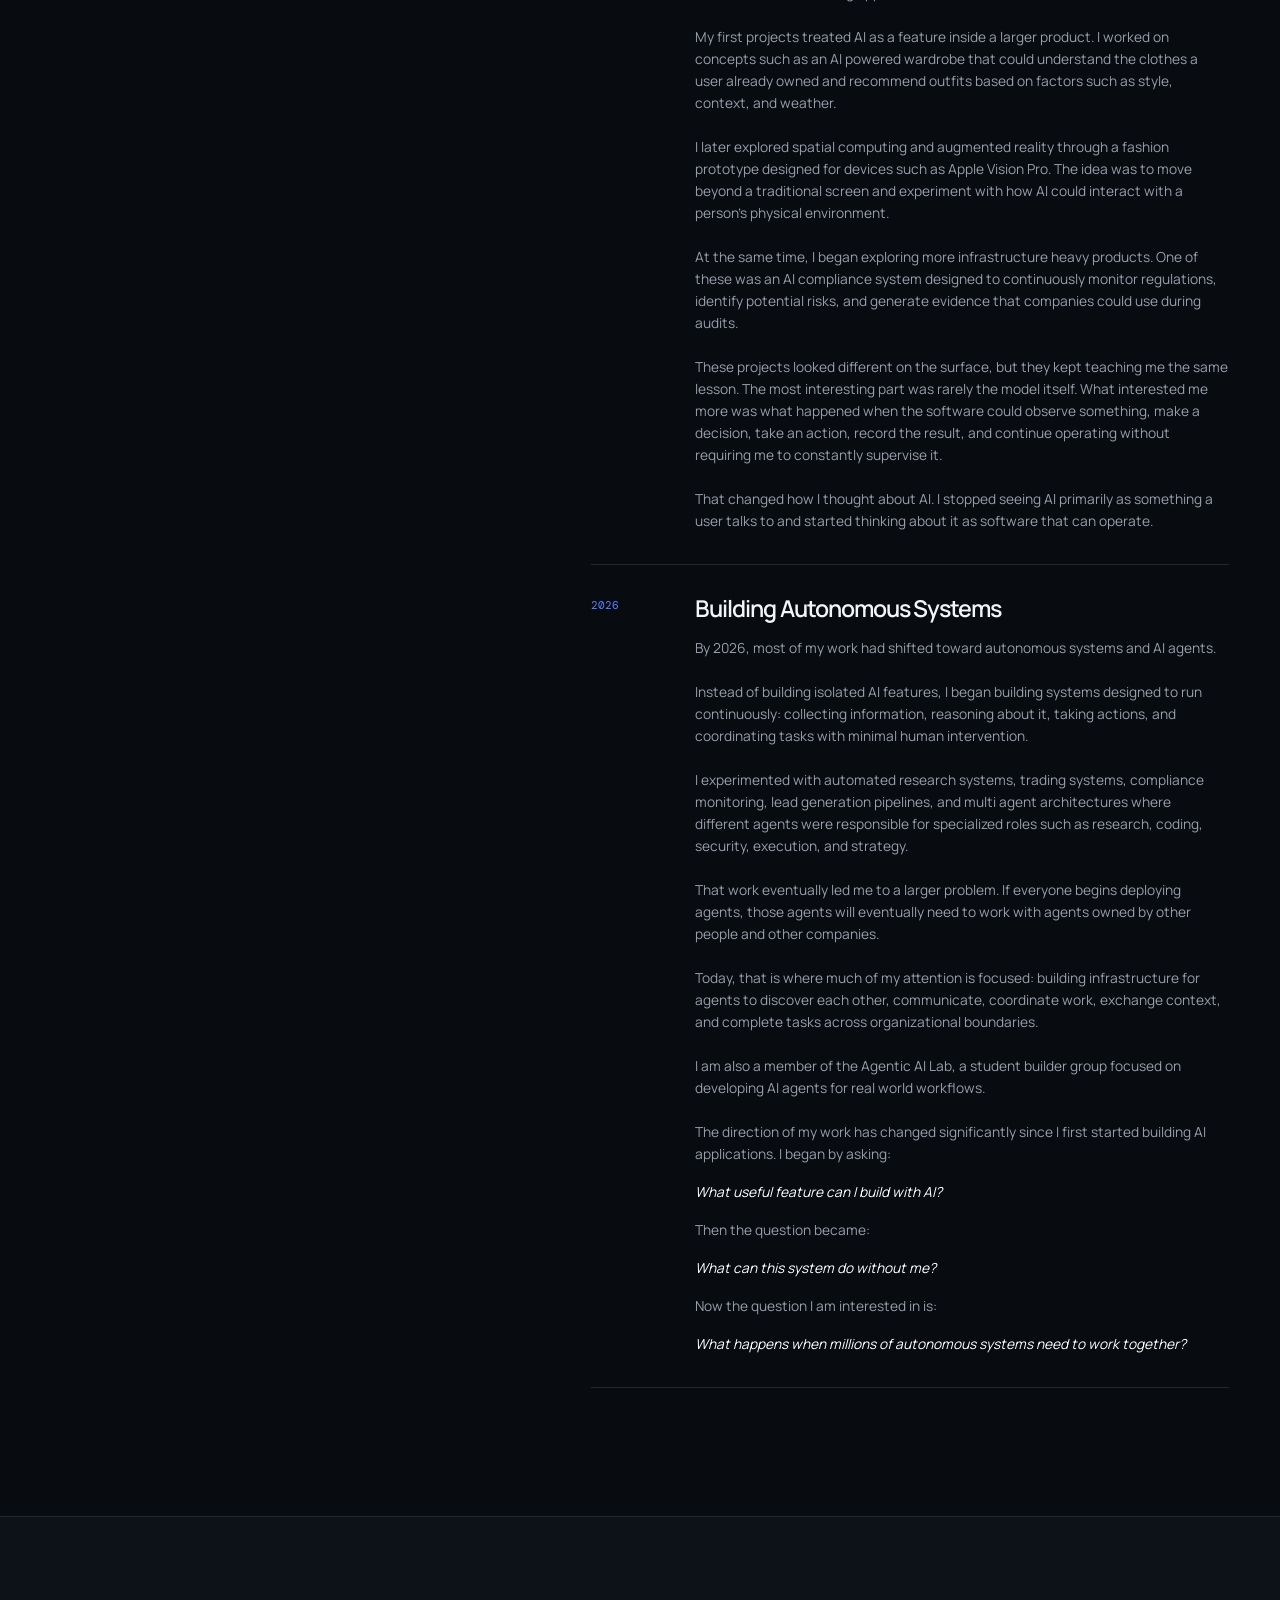
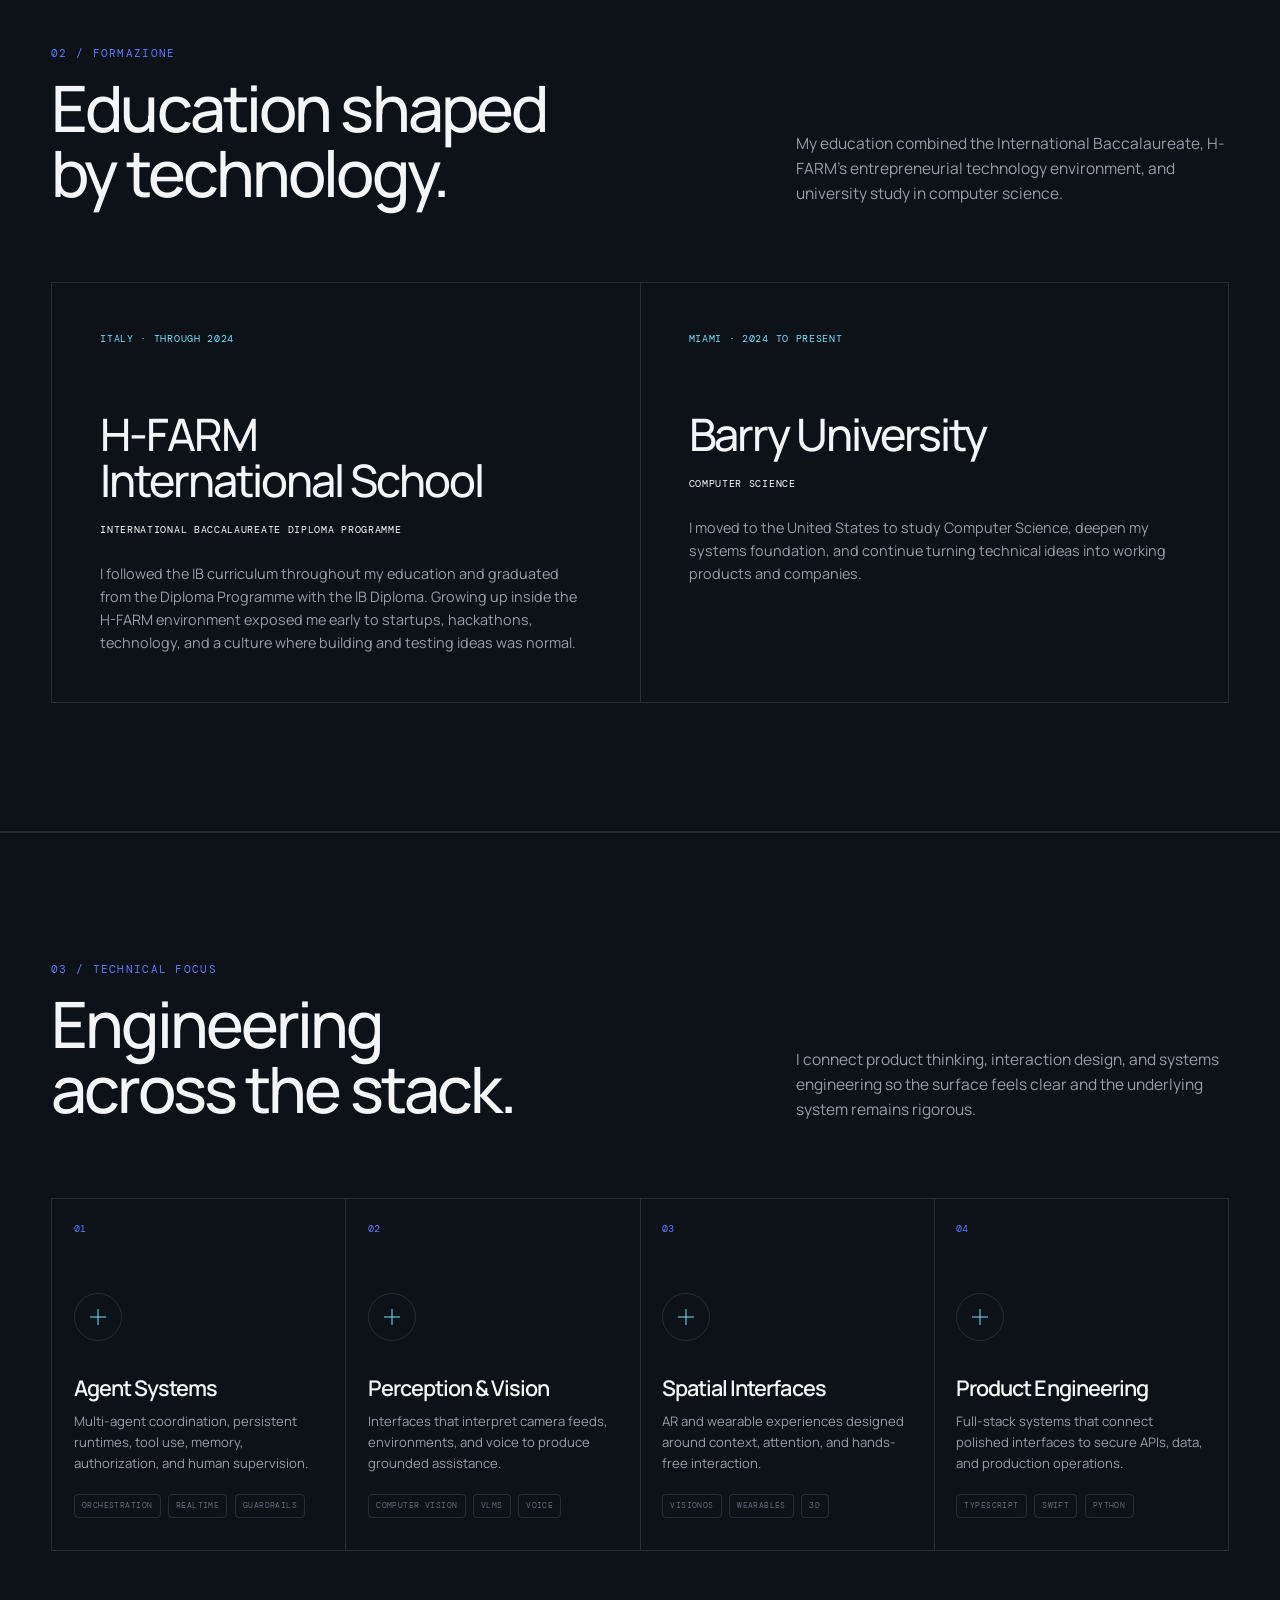
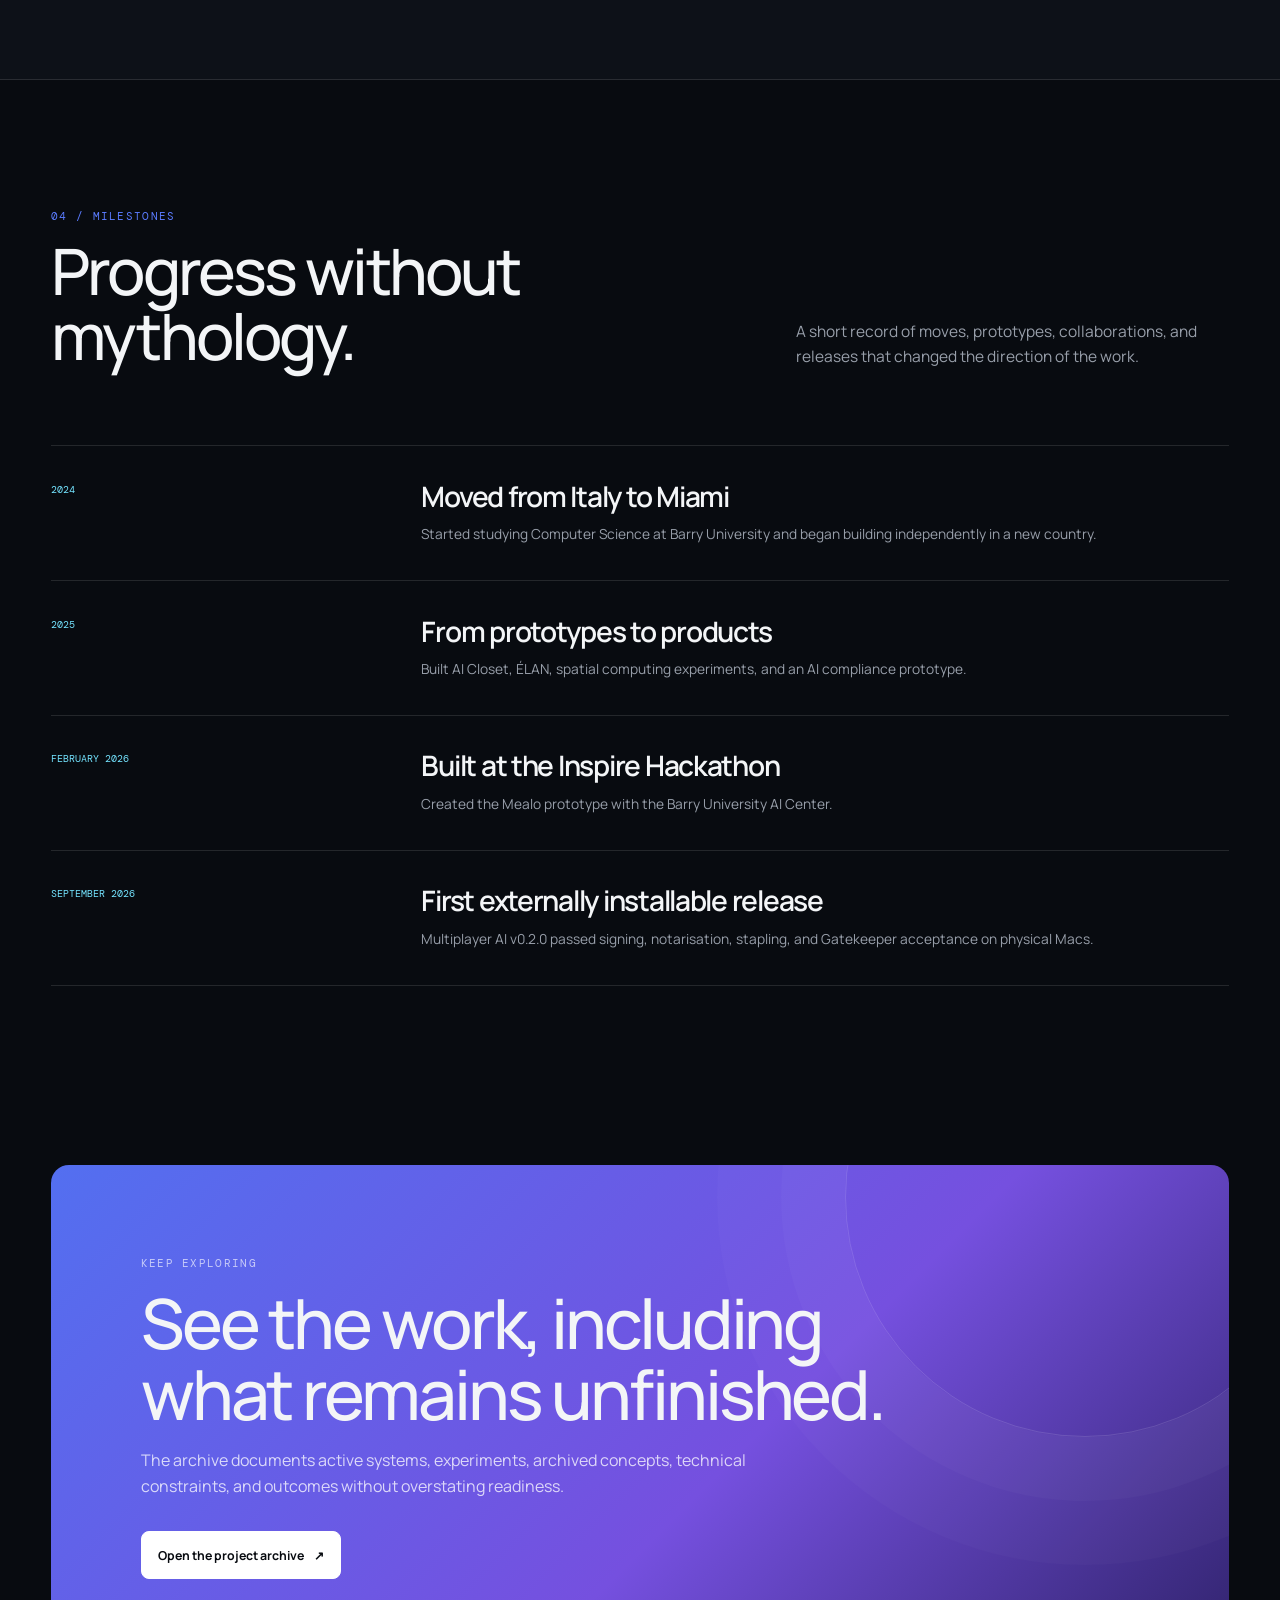
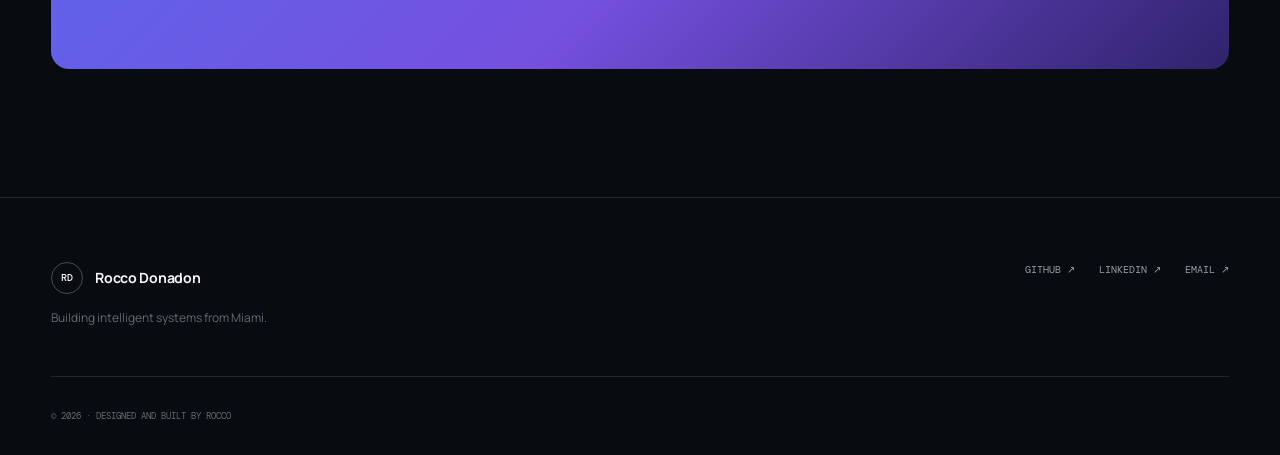
==== commit d314d3ab: "Add H-FARM and IB education story" ====
--- a/about.html
+++ b/about.html
@@ -59,10 +59,20 @@
     </div>
   </section>
 
+  <section class="section formation-section">
+    <div class="wrap">
+      <div class="section-heading reveal">
+        <div><p class="section-kicker">02 / Formazione</p><h2>Education shaped by technology.</h2></div>
+        <p>My education combined the International Baccalaureate, H-FARM's entrepreneurial technology environment, and university study in computer science.</p>
+      </div>
+      <div class="education-grid" id="education-grid"></div>
+    </div>
+  </section>
+
   <section class="section section--capabilities">
     <div class="wrap">
       <div class="section-heading reveal">
-        <div><p class="section-kicker">02 / Technical focus</p><h2>Engineering across the stack.</h2></div>
+        <div><p class="section-kicker">03 / Technical focus</p><h2>Engineering across the stack.</h2></div>
         <p>I connect product thinking, interaction design, and systems engineering so the surface feels clear and the underlying system remains rigorous.</p>
       </div>
       <div class="capability-grid" id="about-capability-grid"></div>
@@ -72,7 +82,7 @@
   <section class="section about-milestones">
     <div class="wrap">
       <div class="section-heading reveal">
-        <div><p class="section-kicker">03 / Milestones</p><h2>Progress without mythology.</h2></div>
+        <div><p class="section-kicker">04 / Milestones</p><h2>Progress without mythology.</h2></div>
         <p>A short record of moves, prototypes, collaborations, and releases that changed the direction of the work.</p>
       </div>
       <div class="career-timeline" id="about-milestone-list"></div>
--- a/styles.css
+++ b/styles.css
@@ -61,6 +61,7 @@
 .latest-notes{display:grid;grid-template-columns:repeat(3,1fr);border-top:1px solid var(--line);border-left:1px solid var(--line)}.latest-note{min-height:22rem;padding:1.5rem;border-right:1px solid var(--line);border-bottom:1px solid var(--line)}.latest-note time{font-family:var(--mono);font-size:.6rem;color:var(--blue);text-transform:uppercase}.latest-note h3{margin-top:4rem;font-size:clamp(1.35rem,2.2vw,2rem);font-weight:600}.latest-note p{margin-top:1rem;color:var(--muted);font-size:.84rem}
 .story-layout{display:grid;grid-template-columns:.8fr 1.2fr;gap:clamp(4rem,9vw,10rem);align-items:start}.story-intro{position:sticky;top:9rem}.story-intro>p:last-child{margin-top:1.5rem}.story-list{border-top:1px solid var(--line)}.story-item{display:grid;grid-template-columns:5rem 1fr;gap:1.5rem;padding:2rem 0;border-bottom:1px solid var(--line)}.story-item__date{font-family:var(--mono);font-size:.68rem;color:var(--blue)}.story-item h3{font-size:1.45rem;font-weight:600}.story-item__body{display:grid;gap:1rem;margin-top:1rem;color:var(--muted);font-size:.86rem}.story-item__body em{color:white}
 .about-hero{padding:clamp(6rem,11vw,11rem) 0 clamp(5rem,9vw,9rem);border-bottom:1px solid var(--line)}.about-hero__grid{display:grid;grid-template-columns:1.25fr .75fr;gap:clamp(4rem,9vw,10rem);align-items:end}.about-hero h1{max-width:65rem;font-size:clamp(3.7rem,7.5vw,8rem);font-weight:500}.about-hero h1 span{color:var(--dim)}.about-hero__aside{display:grid;gap:1.2rem;color:var(--muted);font-size:1rem}.about-hero__links{display:flex;gap:1.25rem;flex-wrap:wrap;margin-top:1rem}.about-hero__links a{color:white;font-family:var(--mono);font-size:.63rem;text-transform:uppercase;text-underline-offset:5px}.about-story{border-bottom:1px solid var(--line)}
+.formation-section{background:var(--bg-raised);border-bottom:1px solid var(--line)}.education-grid{display:grid;grid-template-columns:repeat(2,1fr);border-top:1px solid var(--line);border-left:1px solid var(--line)}.education-card{min-height:25rem;padding:clamp(1.5rem,4vw,3rem);border-right:1px solid var(--line);border-bottom:1px solid var(--line)}.education-card__period,.education-card__credential{font-family:var(--mono);font-size:.62rem;text-transform:uppercase;letter-spacing:.07em}.education-card__period{color:var(--cyan)}.education-card h3{max-width:32rem;margin-top:4rem;font-size:clamp(1.8rem,3.5vw,3.6rem);font-weight:500}.education-card__credential{margin-top:1.2rem;color:white}.education-card__body{max-width:40rem;margin-top:1.5rem;color:var(--muted);font-size:.9rem}
 
 .contact-section{padding:clamp(2rem,4vw,4rem) 0 clamp(6rem,10vw,10rem)}.contact-card{position:relative;padding:clamp(2rem,7vw,6rem);border-radius:18px;background:linear-gradient(135deg,#536ff0,#7550df 58%,#30236c);overflow:hidden}.contact-card::before{content:"";position:absolute;width:30rem;height:30rem;right:-6rem;top:-13rem;border:1px solid rgba(255,255,255,.13);border-radius:50%;box-shadow:0 0 0 4rem rgba(255,255,255,.025),0 0 0 8rem rgba(255,255,255,.018)}.contact-card>*{position:relative;z-index:1}.contact-card .section-kicker{color:rgba(255,255,255,.65)}.contact-card h2{max-width:55rem;margin-top:1rem;font-size:clamp(2.4rem,5.4vw,5.7rem);font-weight:500}.contact-card>p:not(.section-kicker){max-width:40rem;margin-top:1.2rem;color:rgba(255,255,255,.76)}.contact-section--compact .contact-card{display:flex;align-items:center;justify-content:space-between;gap:2rem;padding:clamp(2rem,5vw,4rem)}.contact-section--compact .contact-card h2{font-size:clamp(2rem,4vw,4rem)}.contact-section--compact .button{margin-top:0;white-space:nowrap}
 .site-footer{padding:4rem 0 2rem;border-top:1px solid var(--line)}.footer-inner{display:grid;grid-template-columns:1fr auto;gap:3rem;align-items:start}.footer-inner>div:first-child p{margin-top:.9rem;color:var(--dim);font-size:.75rem}.footer-links{display:flex;gap:1.5rem}.footer-links a{color:var(--muted);font-family:var(--mono);font-size:.62rem;text-decoration:none;text-transform:uppercase}.footer-links a:hover{color:white}.footer-meta{grid-column:1/-1;padding-top:2rem;border-top:1px solid var(--line);font-family:var(--mono);font-size:.55rem;color:var(--dim);text-transform:uppercase}
@@ -76,6 +77,6 @@
 @keyframes pulse-ring{0%{transform:scale(.7);opacity:.5}70%,100%{transform:scale(1.7);opacity:0}}@keyframes spin{to{transform:translate(-50%,-50%) rotate(360deg)}}@keyframes dash{to{stroke-dashoffset:-240}}@keyframes sheen{0%,72%{transform:translateX(-100%)}88%,100%{transform:translateX(100%)}}
 
 @media(max-width:70rem){.hero__grid{grid-template-columns:1fr}.hero__copy{max-width:64rem}.system-card{max-width:43rem}.proof-strip{grid-template-columns:repeat(2,1fr)}.proof-strip div:nth-child(2){border-right:0}.proof-strip div:nth-child(-n+2){border-bottom:1px solid var(--line)}.now-grid,.latest-notes{grid-template-columns:1fr}.now-card,.latest-note{min-height:auto}.now-card__label,.latest-note h3{margin-top:2.5rem}.proof-card{grid-template-columns:1fr}.proof-card__visual{min-height:20rem;border-right:0;border-bottom:1px solid var(--line)}.capability-grid{grid-template-columns:repeat(2,1fr)}.story-layout,.about-hero__grid{grid-template-columns:1fr}.story-intro{position:static;max-width:48rem}.about-hero__aside{max-width:42rem}.project-hero{grid-template-columns:1fr}.project-meta{max-width:35rem}.project-body,.development-timeline__header,.development-event{grid-template-columns:1fr;gap:2rem}.development-event{gap:1rem}}
-@media(max-width:48rem){:root{--gutter:1.15rem}.header-inner{height:4.5rem}.wordmark>span:last-child,.header-cta{display:none}.site-nav{margin-left:auto}.site-nav a{padding:.42rem .52rem;font-size:.54rem}.hero{padding-top:4rem}.hero__title{font-size:clamp(3rem,14vw,4.8rem)}.system-card{min-height:32rem}.system-map{height:21rem}.system-map__orbit--two{width:18rem;height:18rem}.proof-strip{margin-top:5rem}.proof-strip div{padding:1rem .7rem;gap:.65rem}.proof-strip strong{font-size:1rem}.proof-strip span{font-size:.56rem}.section-heading{grid-template-columns:1fr;gap:1.4rem}.featured-grid,.project-grid{display:grid;grid-template-columns:1fr}.project-card,.project-card:nth-child(n){grid-column:1!important;min-height:24rem}.proof-card__visual{min-height:16rem}.proof-card__content{padding:1.5rem}.career-milestone{grid-template-columns:1fr;gap:.75rem}.capability-grid,.case-study{grid-template-columns:1fr}.capability{min-height:auto}.capability__icon{margin:2.5rem 0 1.7rem}.story-item{grid-template-columns:3.5rem 1fr;gap:.8rem}.contact-section--compact .contact-card{display:block}.contact-section--compact .button{margin-top:1.5rem}.footer-inner{grid-template-columns:1fr}.footer-links{flex-wrap:wrap}.footer-meta{grid-column:auto}.page-hero h1,.about-hero h1{font-size:clamp(3.4rem,15vw,5.2rem)}.page-hero__lede{margin-left:0}.note{grid-template-columns:1fr;gap:.7rem}.note__mark{display:none}.project-hero{gap:3rem}.project-hero h1{font-size:clamp(3.4rem,15vw,5.4rem)}.project-body{padding:3rem 0}.case-study__item{min-height:auto}.case-study__item h2{margin-top:2rem}}
+@media(max-width:48rem){:root{--gutter:1.15rem}.header-inner{height:4.5rem}.wordmark>span:last-child,.header-cta{display:none}.site-nav{margin-left:auto}.site-nav a{padding:.42rem .52rem;font-size:.54rem}.hero{padding-top:4rem}.hero__title{font-size:clamp(3rem,14vw,4.8rem)}.system-card{min-height:32rem}.system-map{height:21rem}.system-map__orbit--two{width:18rem;height:18rem}.proof-strip{margin-top:5rem}.proof-strip div{padding:1rem .7rem;gap:.65rem}.proof-strip strong{font-size:1rem}.proof-strip span{font-size:.56rem}.section-heading{grid-template-columns:1fr;gap:1.4rem}.featured-grid,.project-grid{display:grid;grid-template-columns:1fr}.project-card,.project-card:nth-child(n){grid-column:1!important;min-height:24rem}.proof-card__visual{min-height:16rem}.proof-card__content{padding:1.5rem}.career-milestone{grid-template-columns:1fr;gap:.75rem}.capability-grid,.case-study,.education-grid{grid-template-columns:1fr}.capability{min-height:auto}.capability__icon{margin:2.5rem 0 1.7rem}.education-card{min-height:auto}.education-card h3{margin-top:2.5rem}.story-item{grid-template-columns:3.5rem 1fr;gap:.8rem}.contact-section--compact .contact-card{display:block}.contact-section--compact .button{margin-top:1.5rem}.footer-inner{grid-template-columns:1fr}.footer-links{flex-wrap:wrap}.footer-meta{grid-column:auto}.page-hero h1,.about-hero h1{font-size:clamp(3.4rem,15vw,5.2rem)}.page-hero__lede{margin-left:0}.note{grid-template-columns:1fr;gap:.7rem}.note__mark{display:none}.project-hero{gap:3rem}.project-hero h1{font-size:clamp(3.4rem,15vw,5.4rem)}.project-body{padding:3rem 0}.case-study__item{min-height:auto}.case-study__item h2{margin-top:2rem}}
 @media(pointer:coarse){.cursor-glow{display:none}}
 @media(prefers-reduced-motion:reduce){html{scroll-behavior:auto}.js .reveal{opacity:1;transform:none;transition:none}.system-map__orbit--two,.system-lines path,.eyebrow__signal::after,.system-card::before{animation:none}.system-card{transform:none!important}}
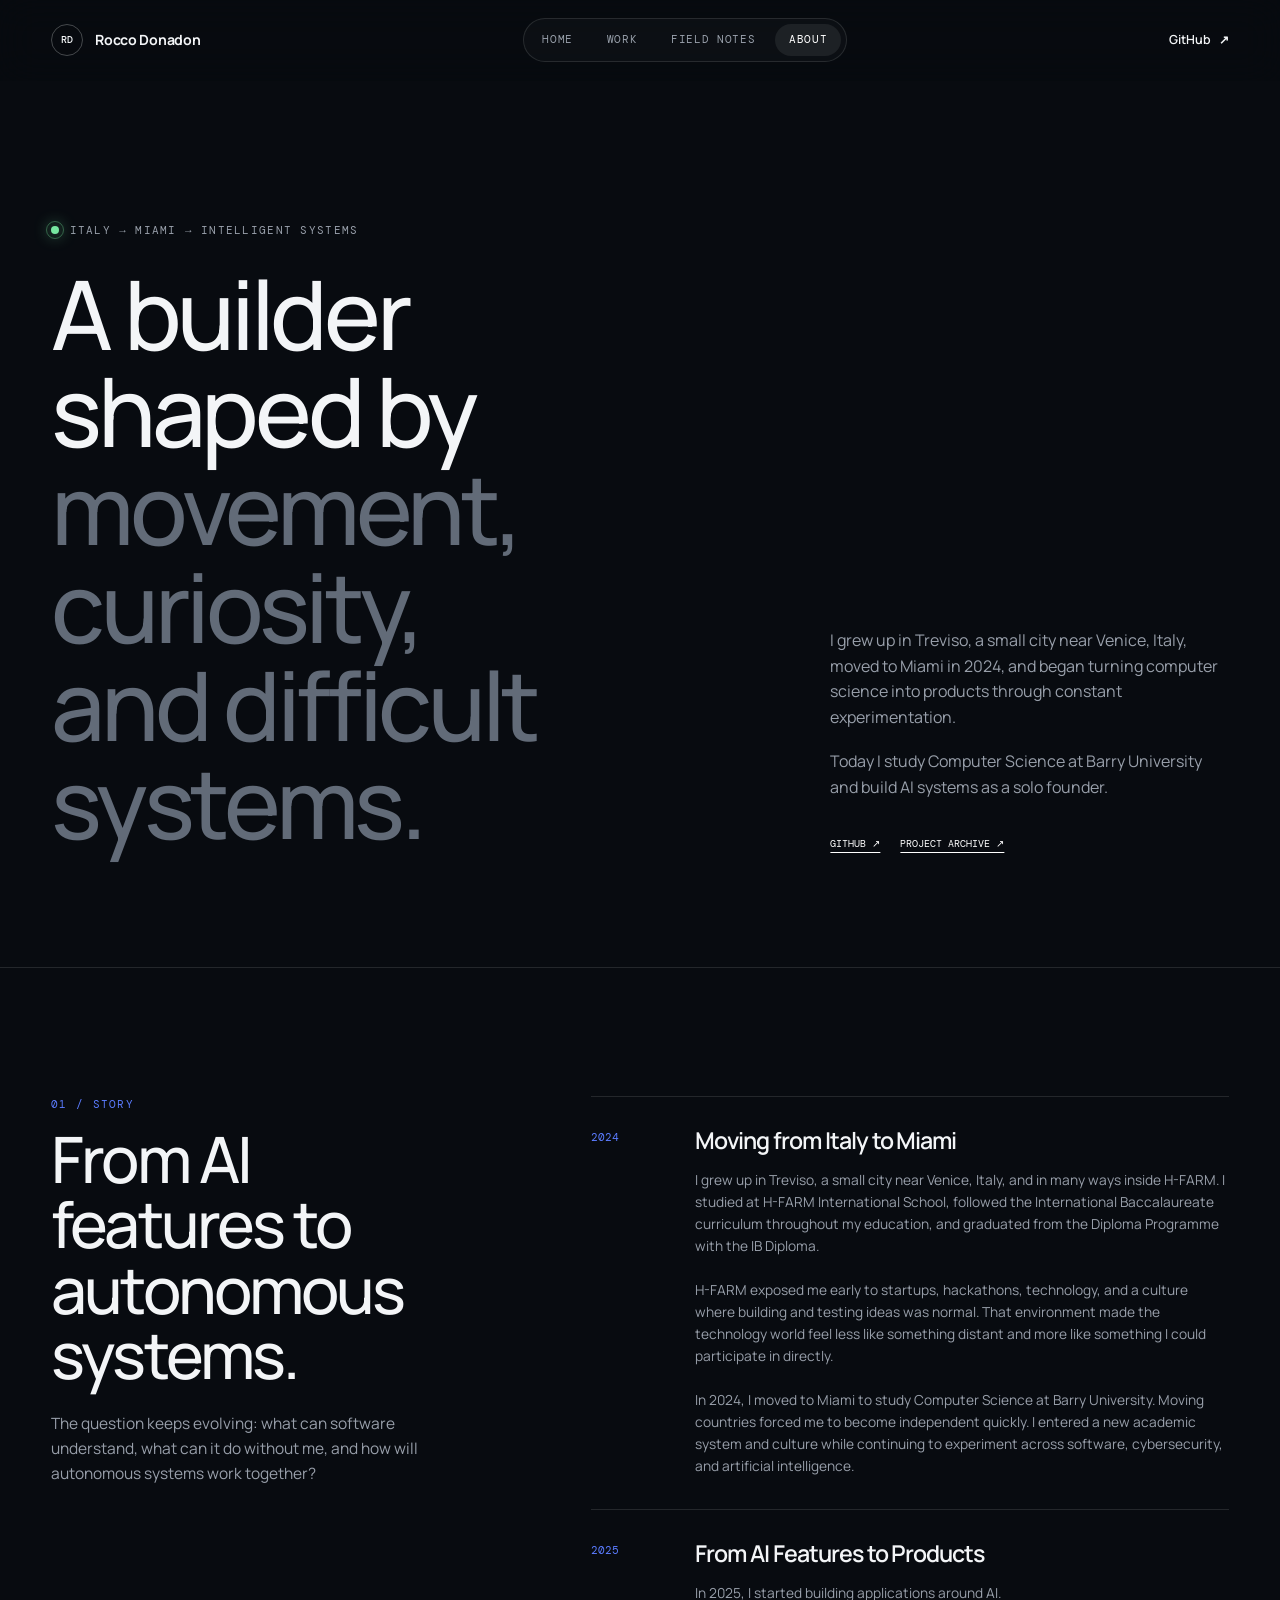
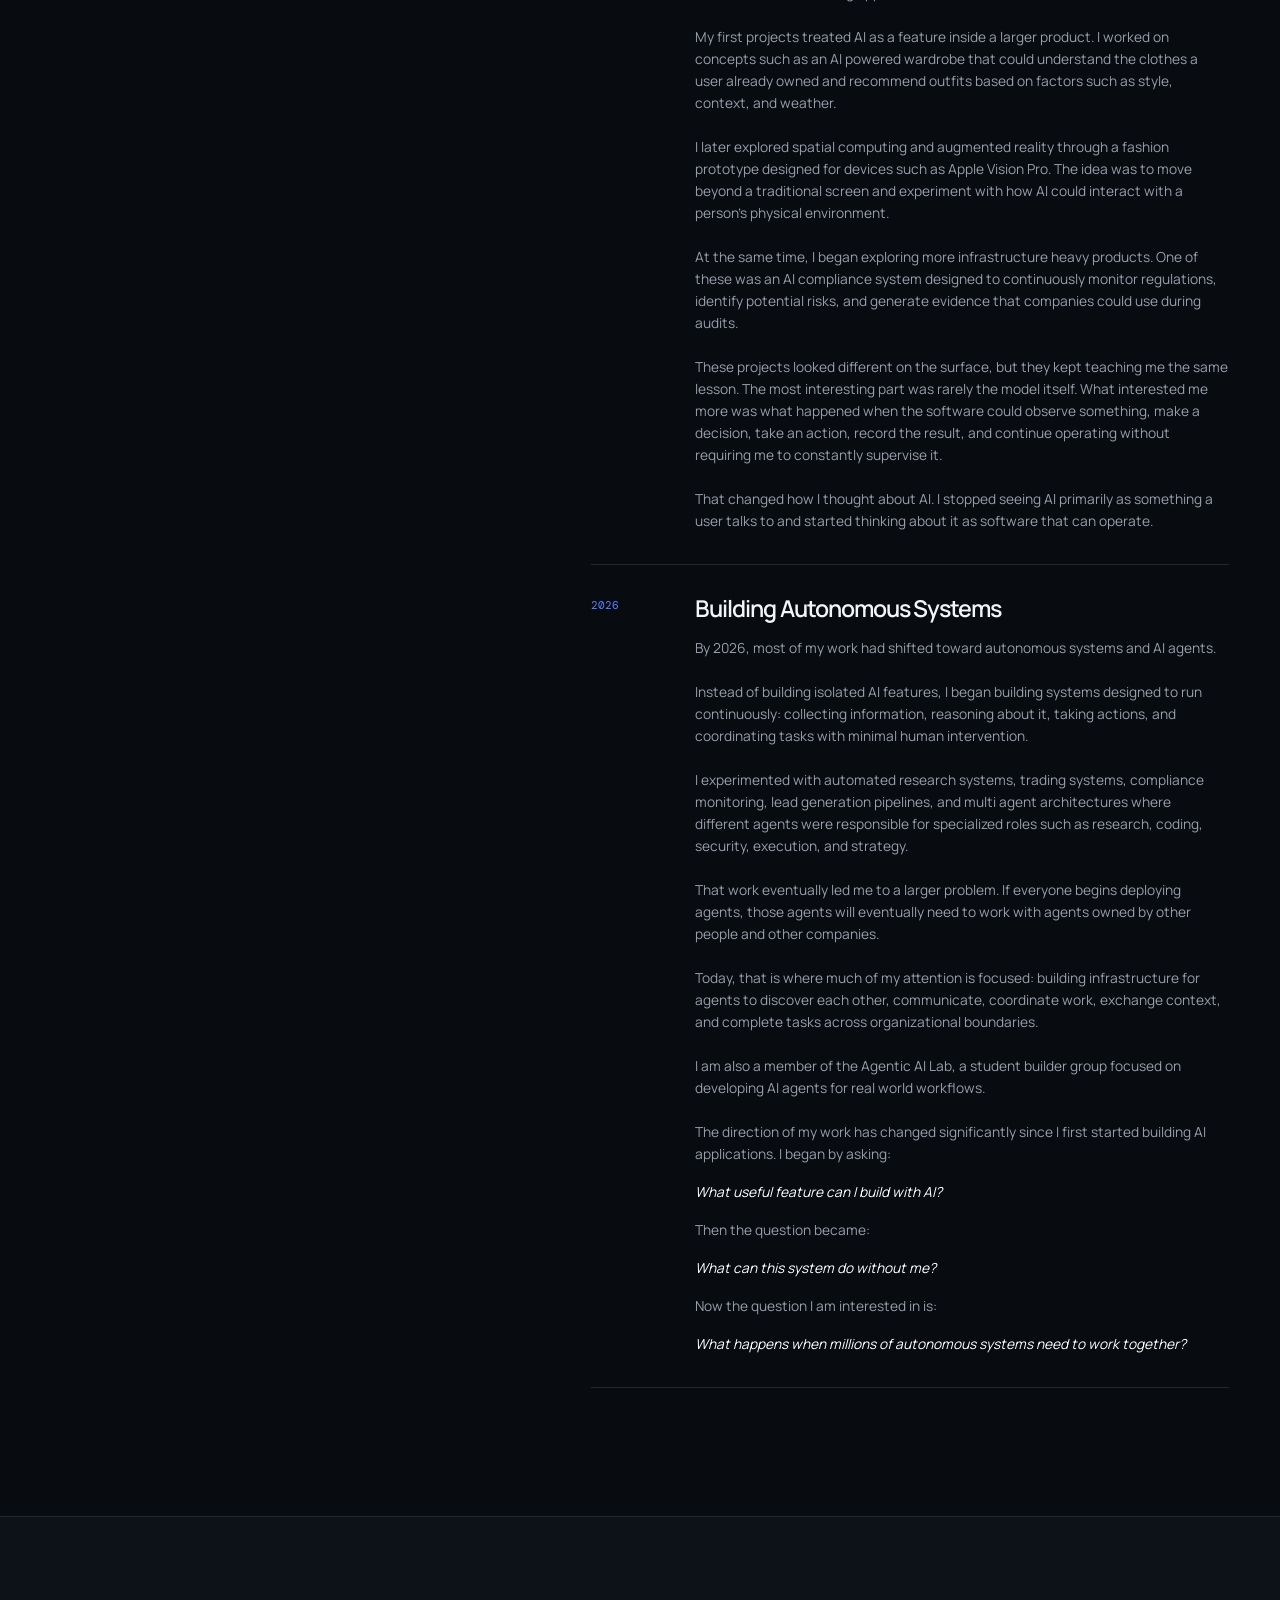
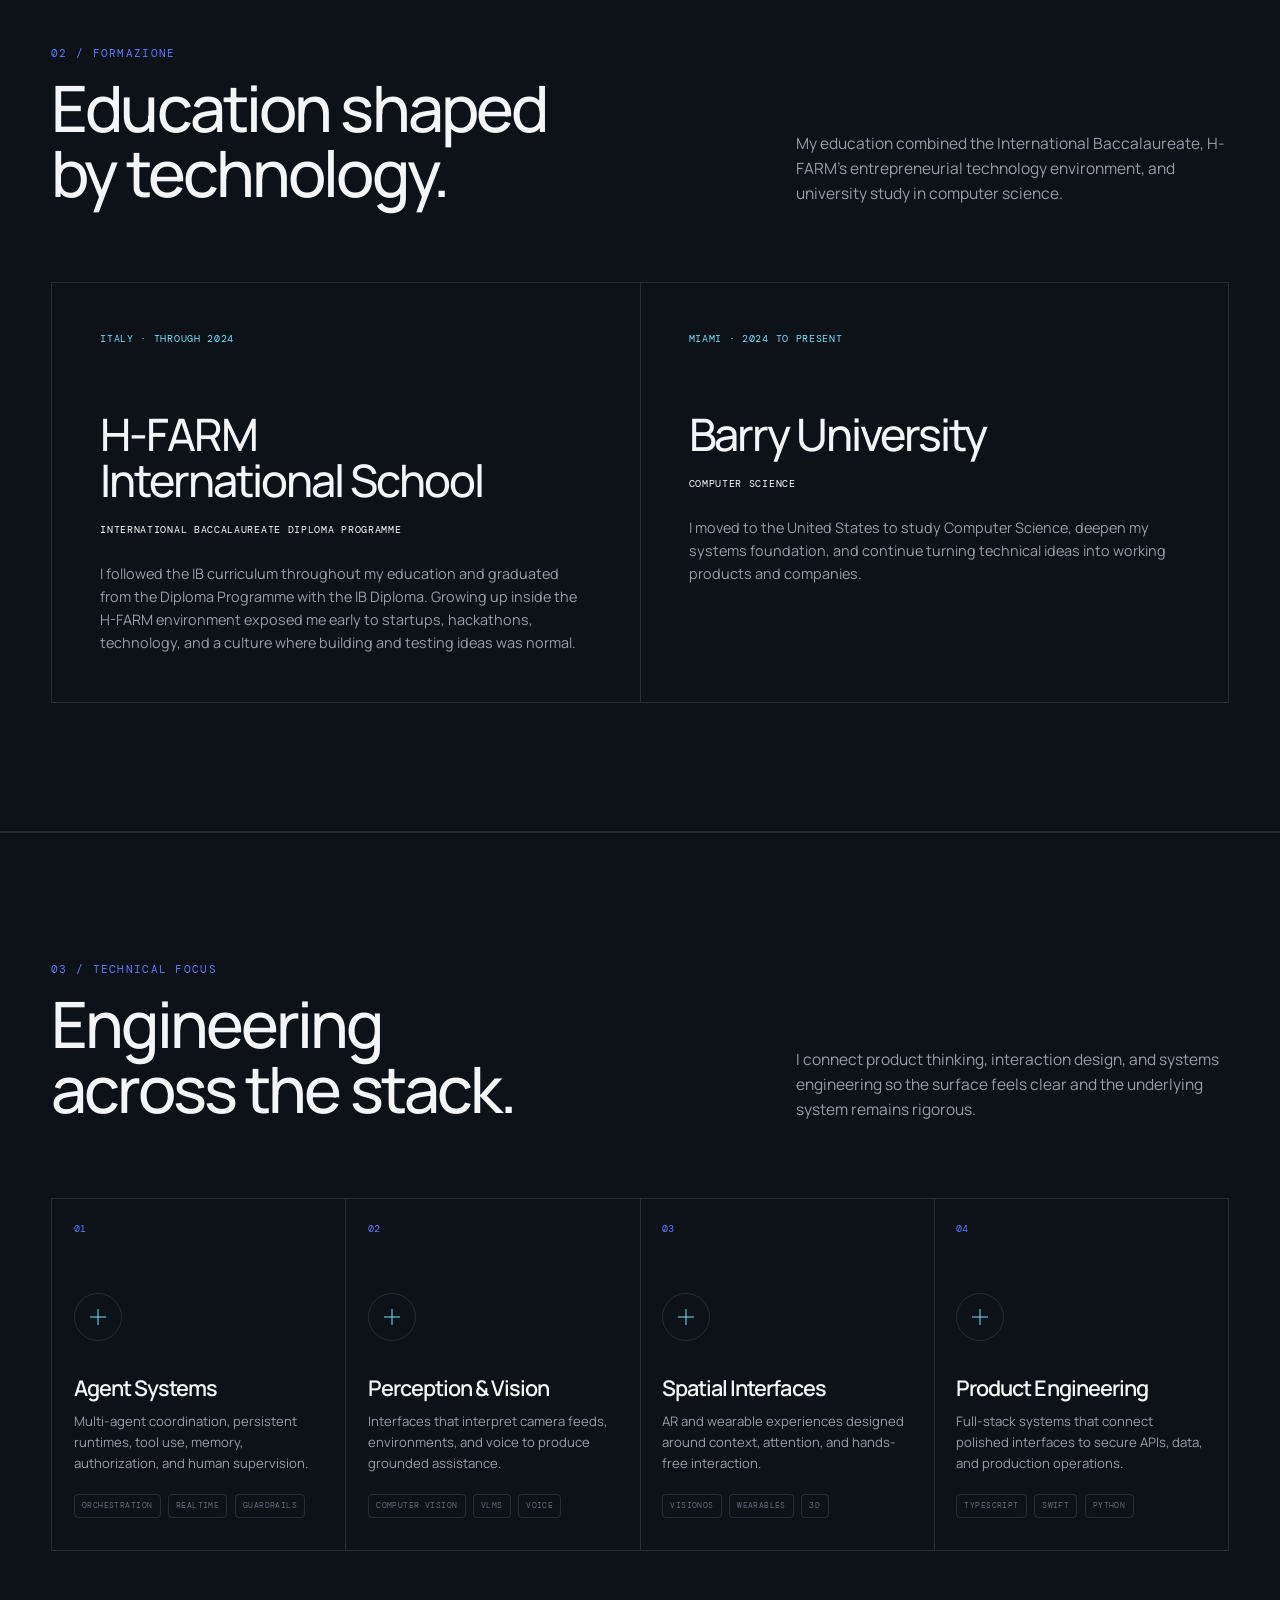
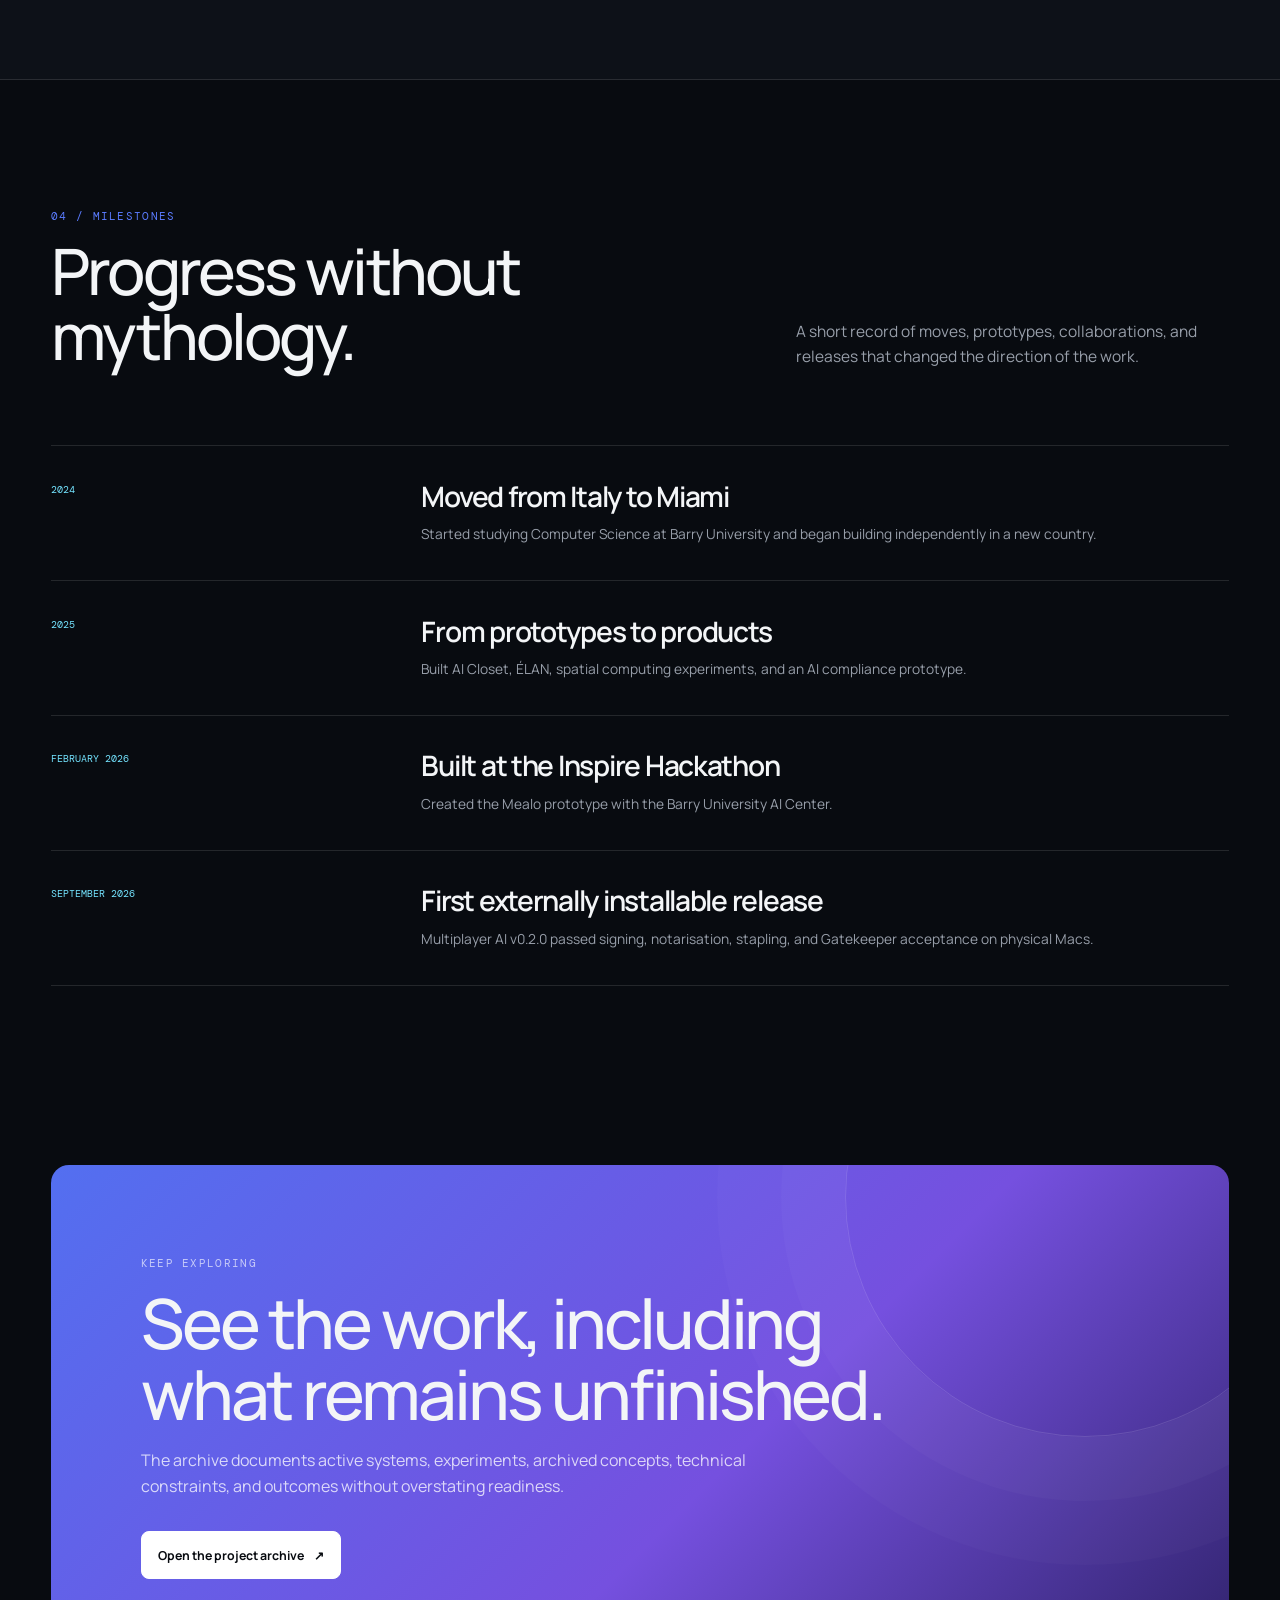
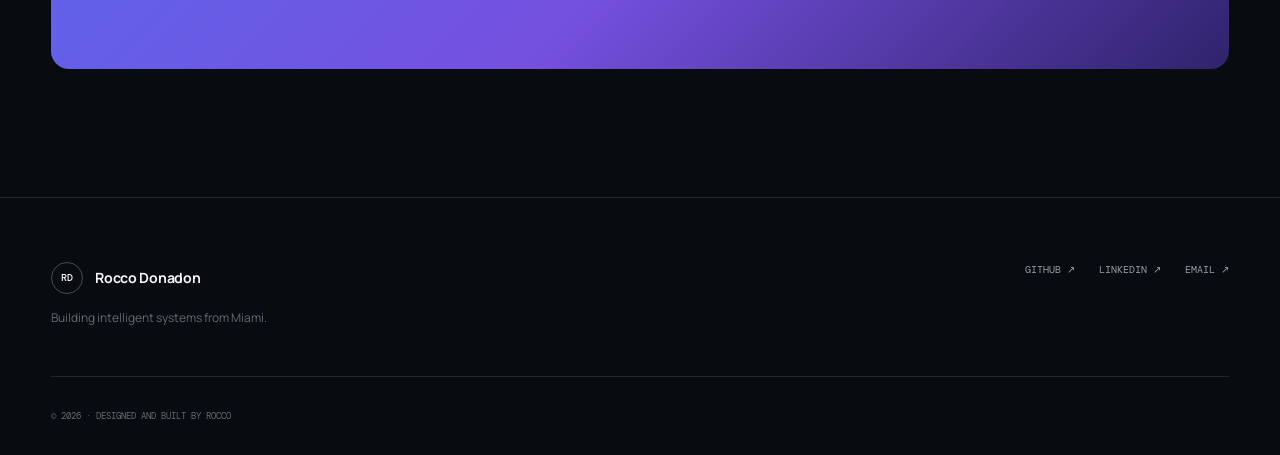
==== commit 5275524c: "Clarify Treviso upbringing" ====
--- a/about.html
+++ b/about.html
@@ -41,7 +41,7 @@
         <h1>A builder shaped by <span>movement, curiosity, and difficult systems.</span></h1>
       </div>
       <div class="about-hero__aside reveal">
-        <p>I grew up between Venice and Treviso, moved to Miami in 2024, and began turning computer science into products through constant experimentation.</p>
+        <p>I grew up in Treviso, a small city near Venice, Italy, moved to Miami in 2024, and began turning computer science into products through constant experimentation.</p>
         <p>Today I study Computer Science at Barry University and build AI systems as a solo founder.</p>
         <div class="about-hero__links"><a href="https://github.com/rocks06">GitHub ↗</a><a href="work.html">Project archive ↗</a></div>
       </div>
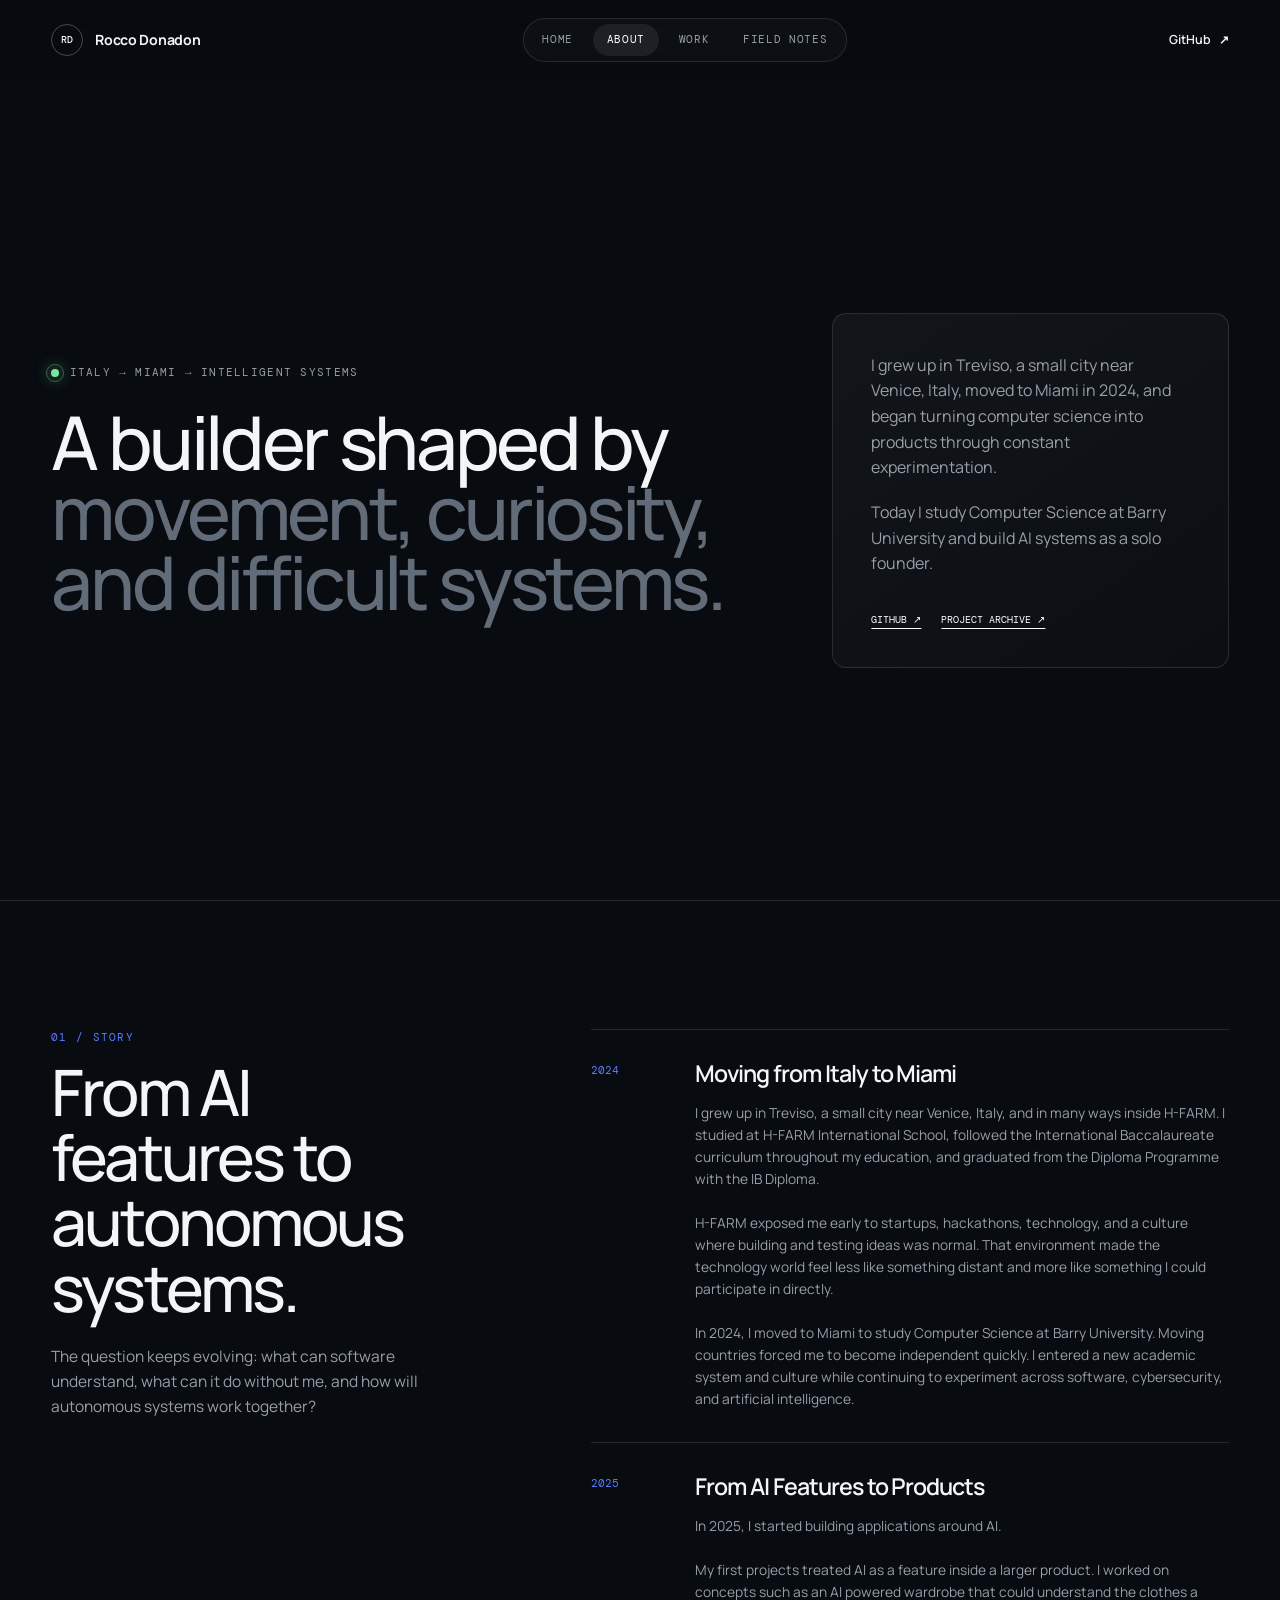
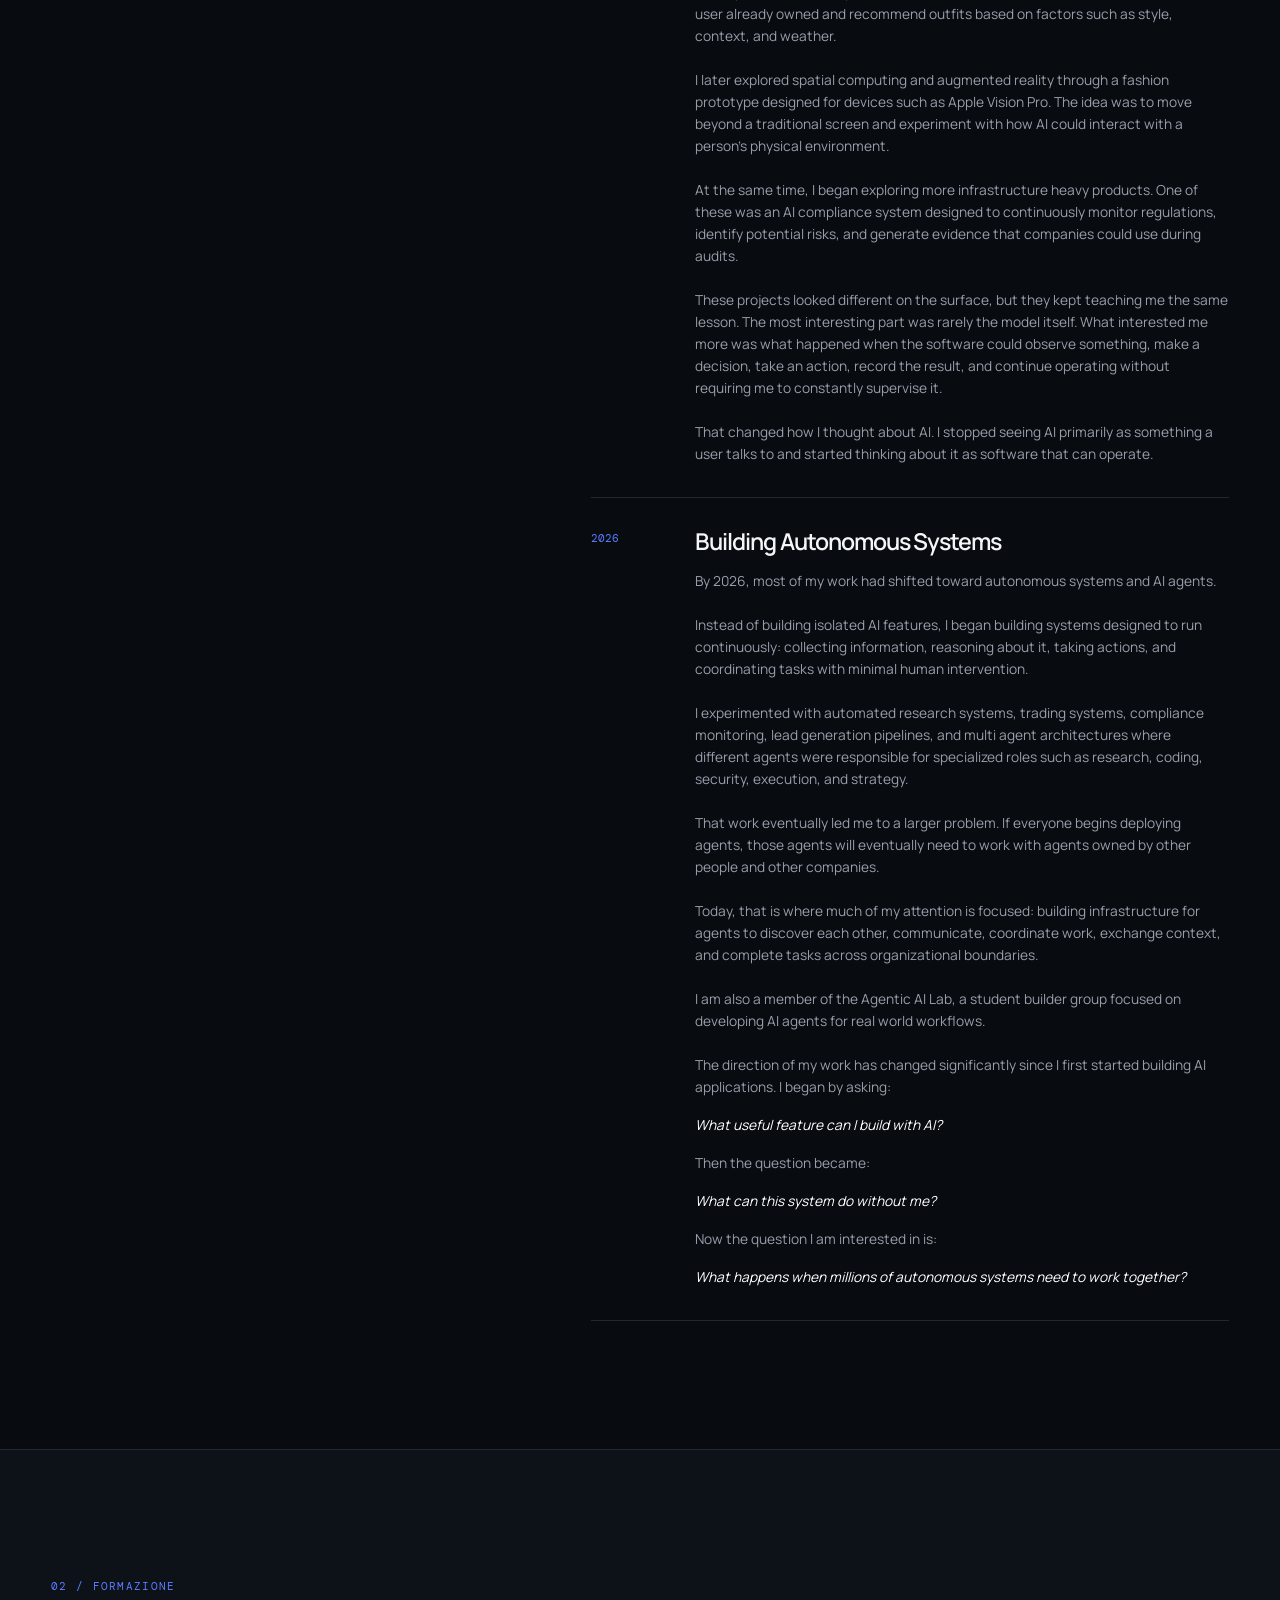
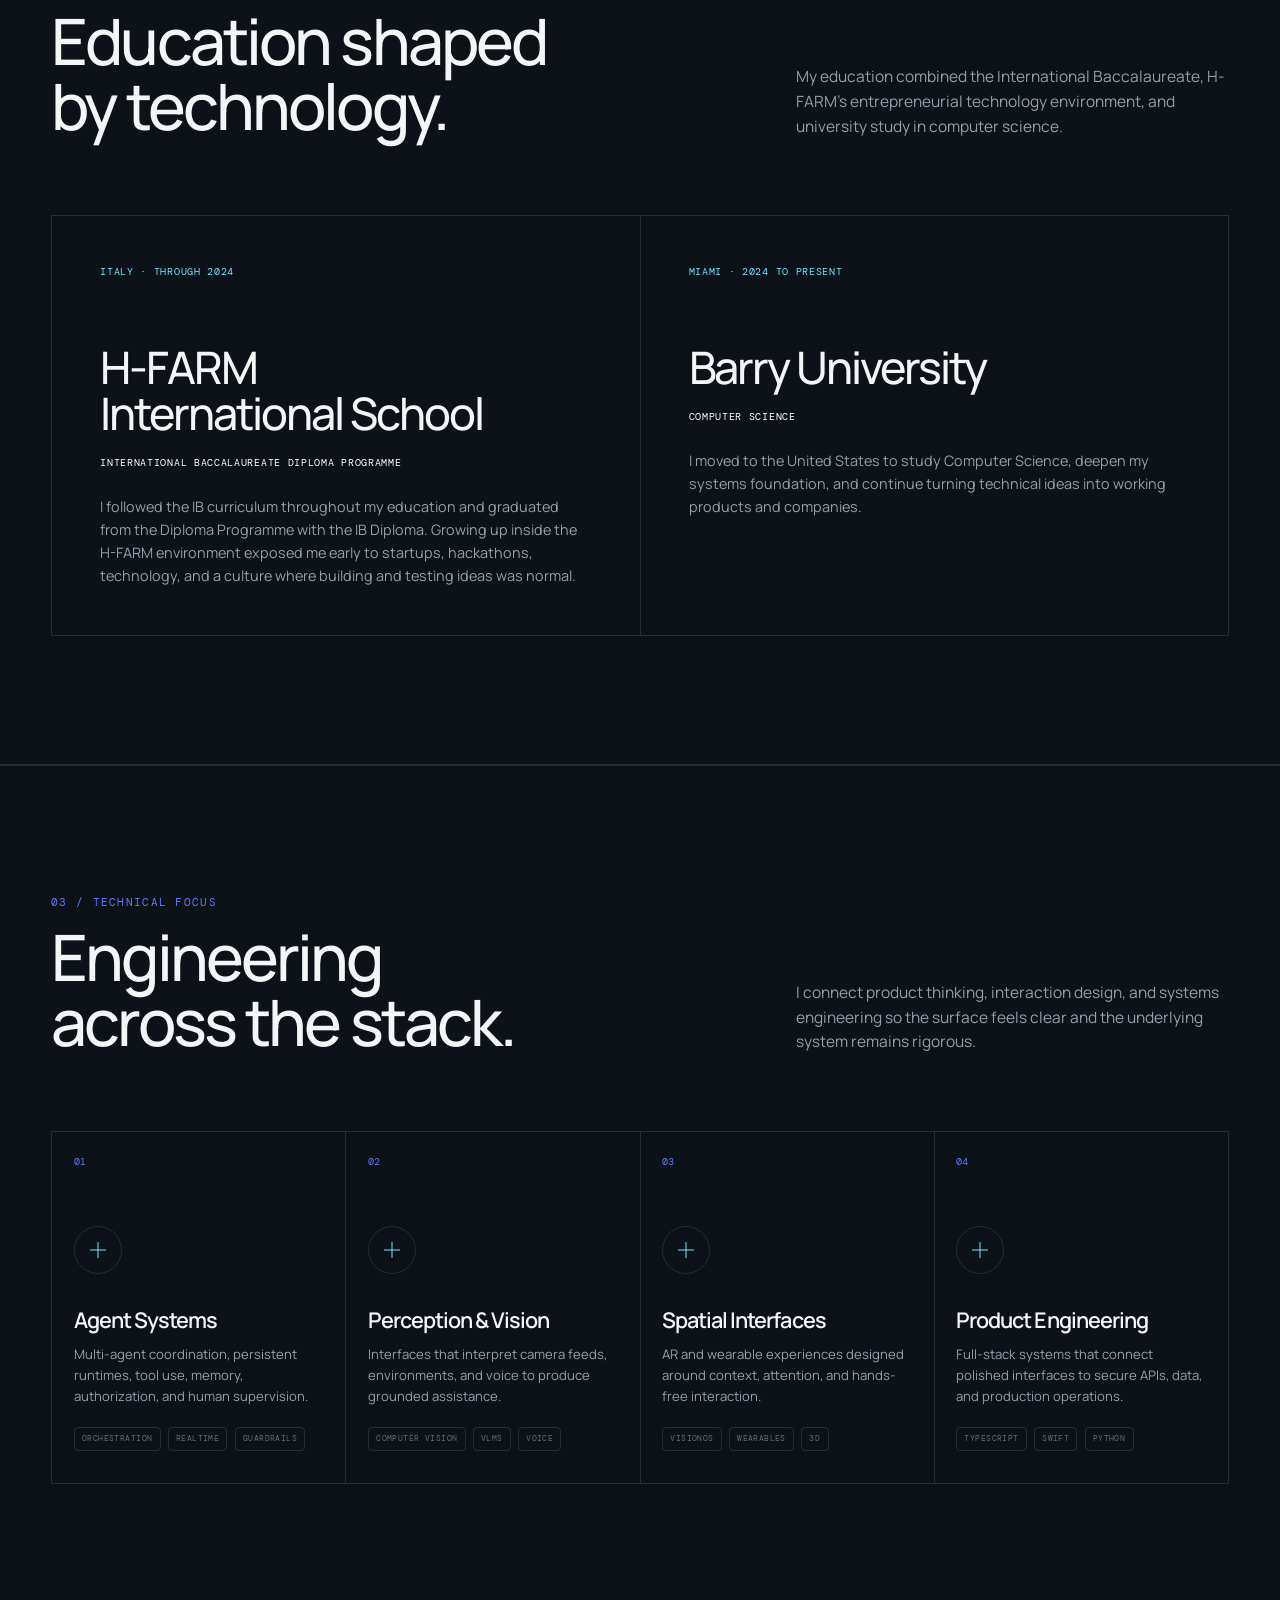
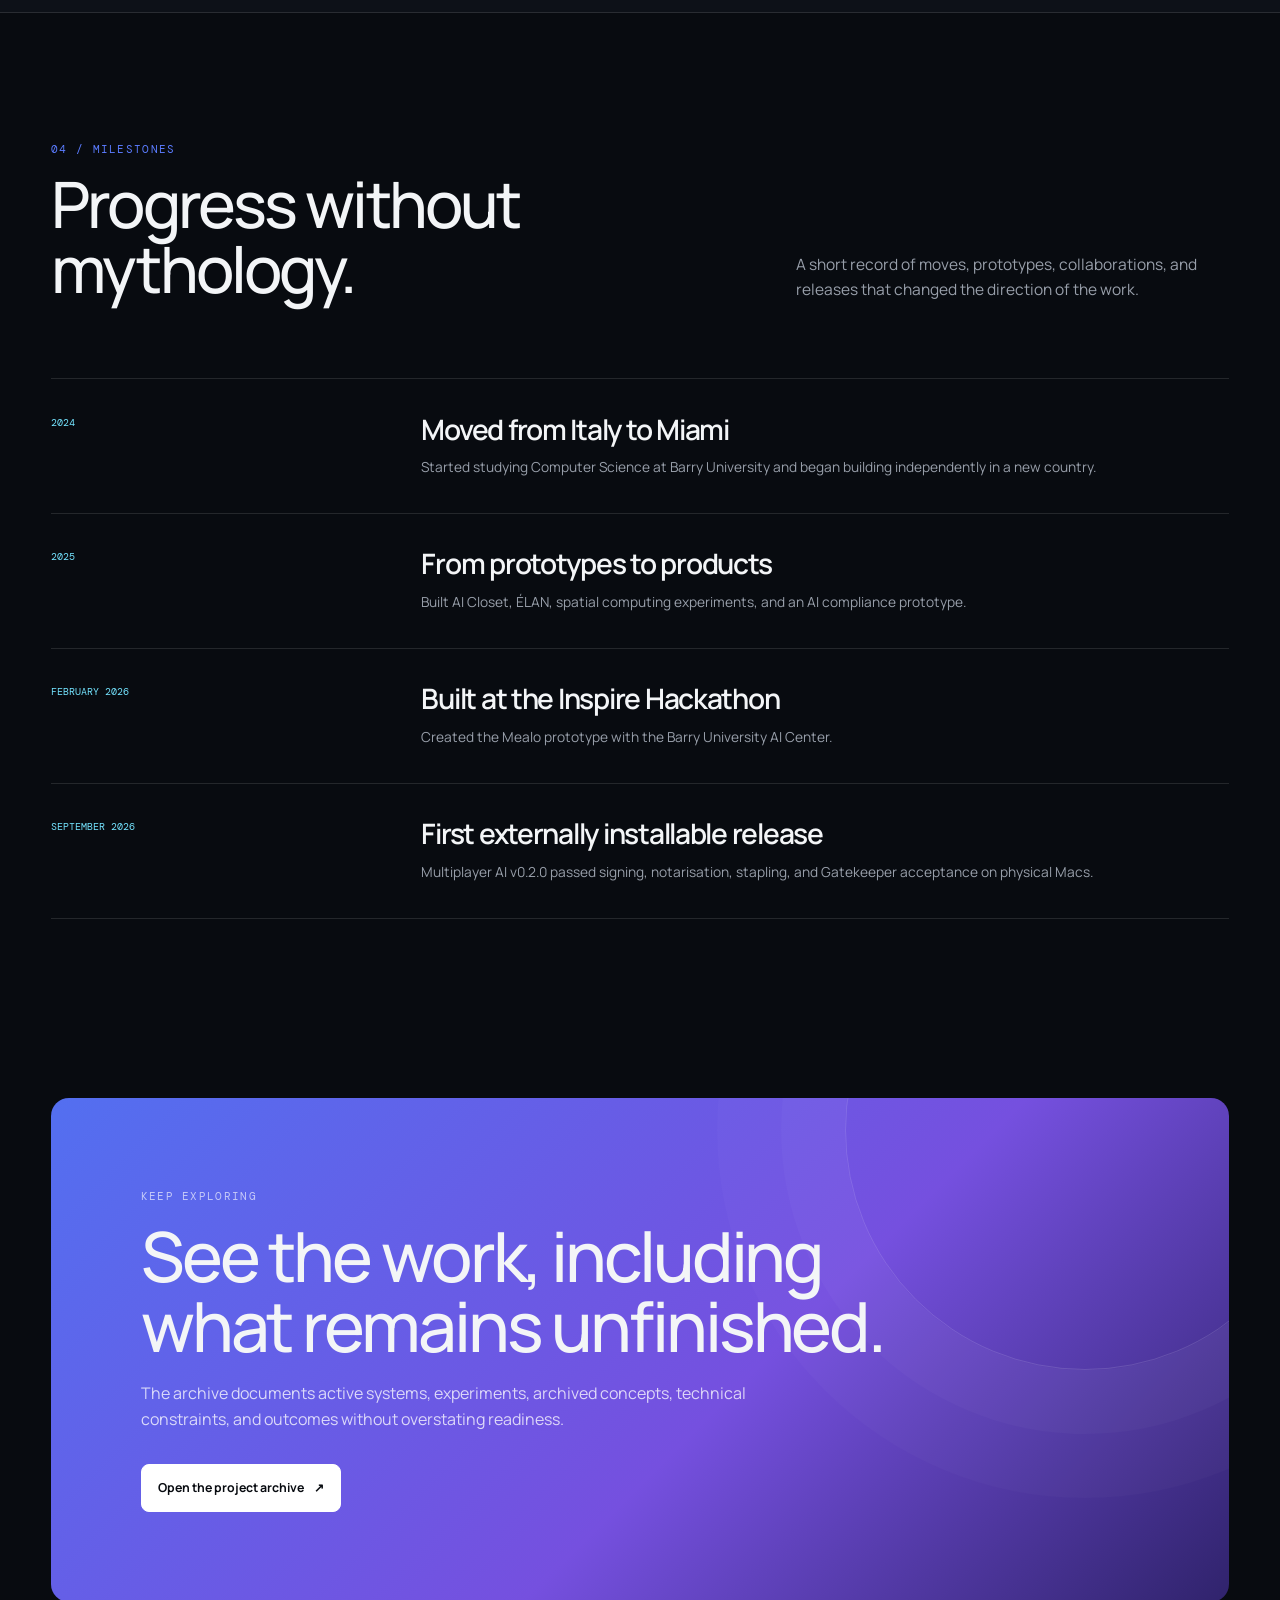
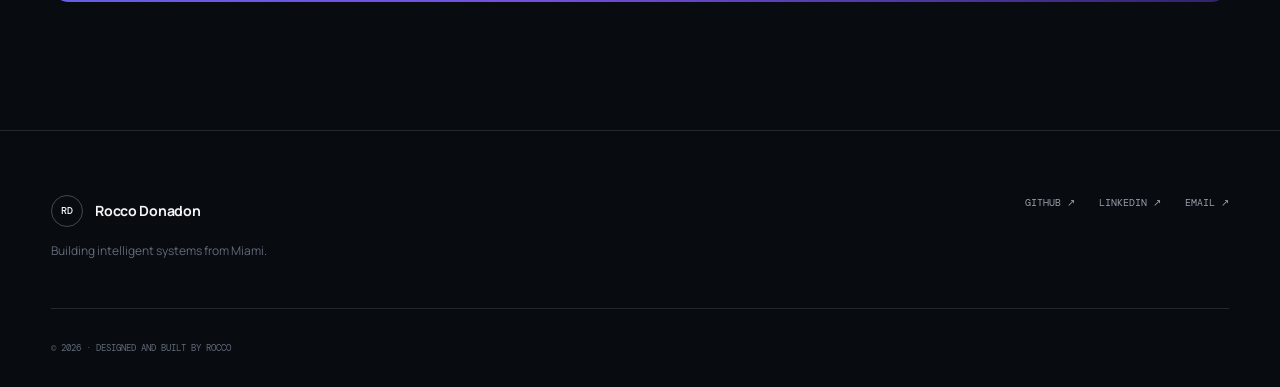
==== commit 256ef7a0: "Expand Vision AI project record" ====
--- a/about.html
+++ b/about.html
@@ -25,9 +25,9 @@
     <a class="wordmark" href="index.html" aria-label="Rocco Donadon, home"><span class="wordmark__mark">RD</span><span>Rocco Donadon</span></a>
     <nav class="site-nav" aria-label="Primary navigation">
       <a href="index.html">Home</a>
+      <a href="about.html" aria-current="page">About</a>
       <a href="work.html">Work</a>
       <a href="updates.html">Field Notes</a>
-      <a href="about.html" aria-current="page">About</a>
     </nav>
     <a class="header-cta" href="https://github.com/rocks06">GitHub <span>↗</span></a>
   </div>
--- a/styles.css
+++ b/styles.css
@@ -60,7 +60,7 @@
 .career-timeline{border-top:1px solid var(--line)}.career-milestone{display:grid;grid-template-columns:minmax(9rem,.55fr) minmax(0,1.45fr);gap:4rem;padding:2.2rem 0;border-bottom:1px solid var(--line)}.career-milestone time{font-family:var(--mono);font-size:.65rem;color:var(--cyan);text-transform:uppercase}.career-milestone h3{font-size:clamp(1.3rem,2.2vw,2rem);font-weight:600}.career-milestone p{max-width:48rem;margin-top:.8rem;color:var(--muted);font-size:.86rem}
 .latest-notes{display:grid;grid-template-columns:repeat(3,1fr);border-top:1px solid var(--line);border-left:1px solid var(--line)}.latest-note{min-height:22rem;padding:1.5rem;border-right:1px solid var(--line);border-bottom:1px solid var(--line)}.latest-note time{font-family:var(--mono);font-size:.6rem;color:var(--blue);text-transform:uppercase}.latest-note h3{margin-top:4rem;font-size:clamp(1.35rem,2.2vw,2rem);font-weight:600}.latest-note p{margin-top:1rem;color:var(--muted);font-size:.84rem}
 .story-layout{display:grid;grid-template-columns:.8fr 1.2fr;gap:clamp(4rem,9vw,10rem);align-items:start}.story-intro{position:sticky;top:9rem}.story-intro>p:last-child{margin-top:1.5rem}.story-list{border-top:1px solid var(--line)}.story-item{display:grid;grid-template-columns:5rem 1fr;gap:1.5rem;padding:2rem 0;border-bottom:1px solid var(--line)}.story-item__date{font-family:var(--mono);font-size:.68rem;color:var(--blue)}.story-item h3{font-size:1.45rem;font-weight:600}.story-item__body{display:grid;gap:1rem;margin-top:1rem;color:var(--muted);font-size:.86rem}.story-item__body em{color:white}
-.about-hero{padding:clamp(6rem,11vw,11rem) 0 clamp(5rem,9vw,9rem);border-bottom:1px solid var(--line)}.about-hero__grid{display:grid;grid-template-columns:1.25fr .75fr;gap:clamp(4rem,9vw,10rem);align-items:end}.about-hero h1{max-width:65rem;font-size:clamp(3.7rem,7.5vw,8rem);font-weight:500}.about-hero h1 span{color:var(--dim)}.about-hero__aside{display:grid;gap:1.2rem;color:var(--muted);font-size:1rem}.about-hero__links{display:flex;gap:1.25rem;flex-wrap:wrap;margin-top:1rem}.about-hero__links a{color:white;font-family:var(--mono);font-size:.63rem;text-transform:uppercase;text-underline-offset:5px}.about-story{border-bottom:1px solid var(--line)}
+.about-hero{min-height:calc(100svh - 5rem);display:grid;align-items:center;padding:clamp(3.5rem,6vw,6rem) 0;border-bottom:1px solid var(--line)}.about-hero__grid{display:grid;grid-template-columns:minmax(0,1.08fr) minmax(20rem,.62fr);gap:clamp(3rem,7vw,7rem);align-items:center}.about-hero h1{max-width:54rem;margin-top:1.1rem;font-size:clamp(3.7rem,5.8vw,6.4rem);font-weight:500;line-height:.94}.about-hero h1 span{color:var(--dim)}.about-hero__aside{display:grid;gap:1.2rem;padding:clamp(1.5rem,3vw,2.5rem);border:1px solid var(--line);border-radius:14px;background:linear-gradient(145deg,rgba(255,255,255,.045),rgba(255,255,255,.015));color:var(--muted);font-size:1rem}.about-hero__links{display:flex;gap:1.25rem;flex-wrap:wrap;margin-top:1rem}.about-hero__links a{color:white;font-family:var(--mono);font-size:.63rem;text-transform:uppercase;text-underline-offset:5px}.about-story{border-bottom:1px solid var(--line)}
 .formation-section{background:var(--bg-raised);border-bottom:1px solid var(--line)}.education-grid{display:grid;grid-template-columns:repeat(2,1fr);border-top:1px solid var(--line);border-left:1px solid var(--line)}.education-card{min-height:25rem;padding:clamp(1.5rem,4vw,3rem);border-right:1px solid var(--line);border-bottom:1px solid var(--line)}.education-card__period,.education-card__credential{font-family:var(--mono);font-size:.62rem;text-transform:uppercase;letter-spacing:.07em}.education-card__period{color:var(--cyan)}.education-card h3{max-width:32rem;margin-top:4rem;font-size:clamp(1.8rem,3.5vw,3.6rem);font-weight:500}.education-card__credential{margin-top:1.2rem;color:white}.education-card__body{max-width:40rem;margin-top:1.5rem;color:var(--muted);font-size:.9rem}
 
 .contact-section{padding:clamp(2rem,4vw,4rem) 0 clamp(6rem,10vw,10rem)}.contact-card{position:relative;padding:clamp(2rem,7vw,6rem);border-radius:18px;background:linear-gradient(135deg,#536ff0,#7550df 58%,#30236c);overflow:hidden}.contact-card::before{content:"";position:absolute;width:30rem;height:30rem;right:-6rem;top:-13rem;border:1px solid rgba(255,255,255,.13);border-radius:50%;box-shadow:0 0 0 4rem rgba(255,255,255,.025),0 0 0 8rem rgba(255,255,255,.018)}.contact-card>*{position:relative;z-index:1}.contact-card .section-kicker{color:rgba(255,255,255,.65)}.contact-card h2{max-width:55rem;margin-top:1rem;font-size:clamp(2.4rem,5.4vw,5.7rem);font-weight:500}.contact-card>p:not(.section-kicker){max-width:40rem;margin-top:1.2rem;color:rgba(255,255,255,.76)}.contact-section--compact .contact-card{display:flex;align-items:center;justify-content:space-between;gap:2rem;padding:clamp(2rem,5vw,4rem)}.contact-section--compact .contact-card h2{font-size:clamp(2rem,4vw,4rem)}.contact-section--compact .button{margin-top:0;white-space:nowrap}
@@ -76,7 +76,7 @@
 .js .reveal{opacity:0;transform:translateY(22px);transition:opacity .75s cubic-bezier(.2,.7,.2,1),transform .75s cubic-bezier(.2,.7,.2,1)}.js .reveal.is-visible{opacity:1;transform:none}.stagger>*{transition-delay:calc(var(--i,0) * 80ms)}
 @keyframes pulse-ring{0%{transform:scale(.7);opacity:.5}70%,100%{transform:scale(1.7);opacity:0}}@keyframes spin{to{transform:translate(-50%,-50%) rotate(360deg)}}@keyframes dash{to{stroke-dashoffset:-240}}@keyframes sheen{0%,72%{transform:translateX(-100%)}88%,100%{transform:translateX(100%)}}
 
-@media(max-width:70rem){.hero__grid{grid-template-columns:1fr}.hero__copy{max-width:64rem}.system-card{max-width:43rem}.proof-strip{grid-template-columns:repeat(2,1fr)}.proof-strip div:nth-child(2){border-right:0}.proof-strip div:nth-child(-n+2){border-bottom:1px solid var(--line)}.now-grid,.latest-notes{grid-template-columns:1fr}.now-card,.latest-note{min-height:auto}.now-card__label,.latest-note h3{margin-top:2.5rem}.proof-card{grid-template-columns:1fr}.proof-card__visual{min-height:20rem;border-right:0;border-bottom:1px solid var(--line)}.capability-grid{grid-template-columns:repeat(2,1fr)}.story-layout,.about-hero__grid{grid-template-columns:1fr}.story-intro{position:static;max-width:48rem}.about-hero__aside{max-width:42rem}.project-hero{grid-template-columns:1fr}.project-meta{max-width:35rem}.project-body,.development-timeline__header,.development-event{grid-template-columns:1fr;gap:2rem}.development-event{gap:1rem}}
-@media(max-width:48rem){:root{--gutter:1.15rem}.header-inner{height:4.5rem}.wordmark>span:last-child,.header-cta{display:none}.site-nav{margin-left:auto}.site-nav a{padding:.42rem .52rem;font-size:.54rem}.hero{padding-top:4rem}.hero__title{font-size:clamp(3rem,14vw,4.8rem)}.system-card{min-height:32rem}.system-map{height:21rem}.system-map__orbit--two{width:18rem;height:18rem}.proof-strip{margin-top:5rem}.proof-strip div{padding:1rem .7rem;gap:.65rem}.proof-strip strong{font-size:1rem}.proof-strip span{font-size:.56rem}.section-heading{grid-template-columns:1fr;gap:1.4rem}.featured-grid,.project-grid{display:grid;grid-template-columns:1fr}.project-card,.project-card:nth-child(n){grid-column:1!important;min-height:24rem}.proof-card__visual{min-height:16rem}.proof-card__content{padding:1.5rem}.career-milestone{grid-template-columns:1fr;gap:.75rem}.capability-grid,.case-study,.education-grid{grid-template-columns:1fr}.capability{min-height:auto}.capability__icon{margin:2.5rem 0 1.7rem}.education-card{min-height:auto}.education-card h3{margin-top:2.5rem}.story-item{grid-template-columns:3.5rem 1fr;gap:.8rem}.contact-section--compact .contact-card{display:block}.contact-section--compact .button{margin-top:1.5rem}.footer-inner{grid-template-columns:1fr}.footer-links{flex-wrap:wrap}.footer-meta{grid-column:auto}.page-hero h1,.about-hero h1{font-size:clamp(3.4rem,15vw,5.2rem)}.page-hero__lede{margin-left:0}.note{grid-template-columns:1fr;gap:.7rem}.note__mark{display:none}.project-hero{gap:3rem}.project-hero h1{font-size:clamp(3.4rem,15vw,5.4rem)}.project-body{padding:3rem 0}.case-study__item{min-height:auto}.case-study__item h2{margin-top:2rem}}
+@media(max-width:70rem){.hero__grid{grid-template-columns:1fr}.hero__copy{max-width:64rem}.system-card{max-width:43rem}.proof-strip{grid-template-columns:repeat(2,1fr)}.proof-strip div:nth-child(2){border-right:0}.proof-strip div:nth-child(-n+2){border-bottom:1px solid var(--line)}.now-grid,.latest-notes{grid-template-columns:1fr}.now-card,.latest-note{min-height:auto}.now-card__label,.latest-note h3{margin-top:2.5rem}.proof-card{grid-template-columns:1fr}.proof-card__visual{min-height:20rem;border-right:0;border-bottom:1px solid var(--line)}.capability-grid{grid-template-columns:repeat(2,1fr)}.story-layout,.about-hero__grid{grid-template-columns:1fr}.story-intro{position:static;max-width:48rem}.about-hero{min-height:auto;padding:clamp(4.5rem,8vw,6.5rem) 0}.about-hero h1{max-width:48rem}.about-hero__aside{max-width:48rem}.project-hero{grid-template-columns:1fr}.project-meta{max-width:35rem}.project-body,.development-timeline__header,.development-event{grid-template-columns:1fr;gap:2rem}.development-event{gap:1rem}}
+@media(max-width:48rem){:root{--gutter:1.15rem}.header-inner{height:4.5rem}.wordmark>span:last-child,.header-cta{display:none}.site-nav{margin-left:auto}.site-nav a{padding:.42rem .52rem;font-size:.54rem}.hero{padding-top:4rem}.hero__title{font-size:clamp(3rem,14vw,4.8rem)}.system-card{min-height:32rem}.system-map{height:21rem}.system-map__orbit--two{width:18rem;height:18rem}.proof-strip{margin-top:5rem}.proof-strip div{padding:1rem .7rem;gap:.65rem}.proof-strip strong{font-size:1rem}.proof-strip span{font-size:.56rem}.section-heading{grid-template-columns:1fr;gap:1.4rem}.featured-grid,.project-grid{display:grid;grid-template-columns:1fr}.project-card,.project-card:nth-child(n){grid-column:1!important;min-height:24rem}.proof-card__visual{min-height:16rem}.proof-card__content{padding:1.5rem}.career-milestone{grid-template-columns:1fr;gap:.75rem}.capability-grid,.case-study,.education-grid{grid-template-columns:1fr}.capability{min-height:auto}.capability__icon{margin:2.5rem 0 1.7rem}.education-card{min-height:auto}.education-card h3{margin-top:2.5rem}.story-item{grid-template-columns:3.5rem 1fr;gap:.8rem}.contact-section--compact .contact-card{display:block}.contact-section--compact .button{margin-top:1.5rem}.footer-inner{grid-template-columns:1fr}.footer-links{flex-wrap:wrap}.footer-meta{grid-column:auto}.page-hero h1,.about-hero h1{font-size:clamp(3rem,13vw,4.5rem)}.about-hero__aside{padding:1.25rem}.page-hero__lede{margin-left:0}.note{grid-template-columns:1fr;gap:.7rem}.note__mark{display:none}.project-hero{gap:3rem}.project-hero h1{font-size:clamp(3.4rem,15vw,5.4rem)}.project-body{padding:3rem 0}.case-study__item{min-height:auto}.case-study__item h2{margin-top:2rem}}
 @media(pointer:coarse){.cursor-glow{display:none}}
 @media(prefers-reduced-motion:reduce){html{scroll-behavior:auto}.js .reveal{opacity:1;transform:none;transition:none}.system-map__orbit--two,.system-lines path,.eyebrow__signal::after,.system-card::before{animation:none}.system-card{transform:none!important}}
